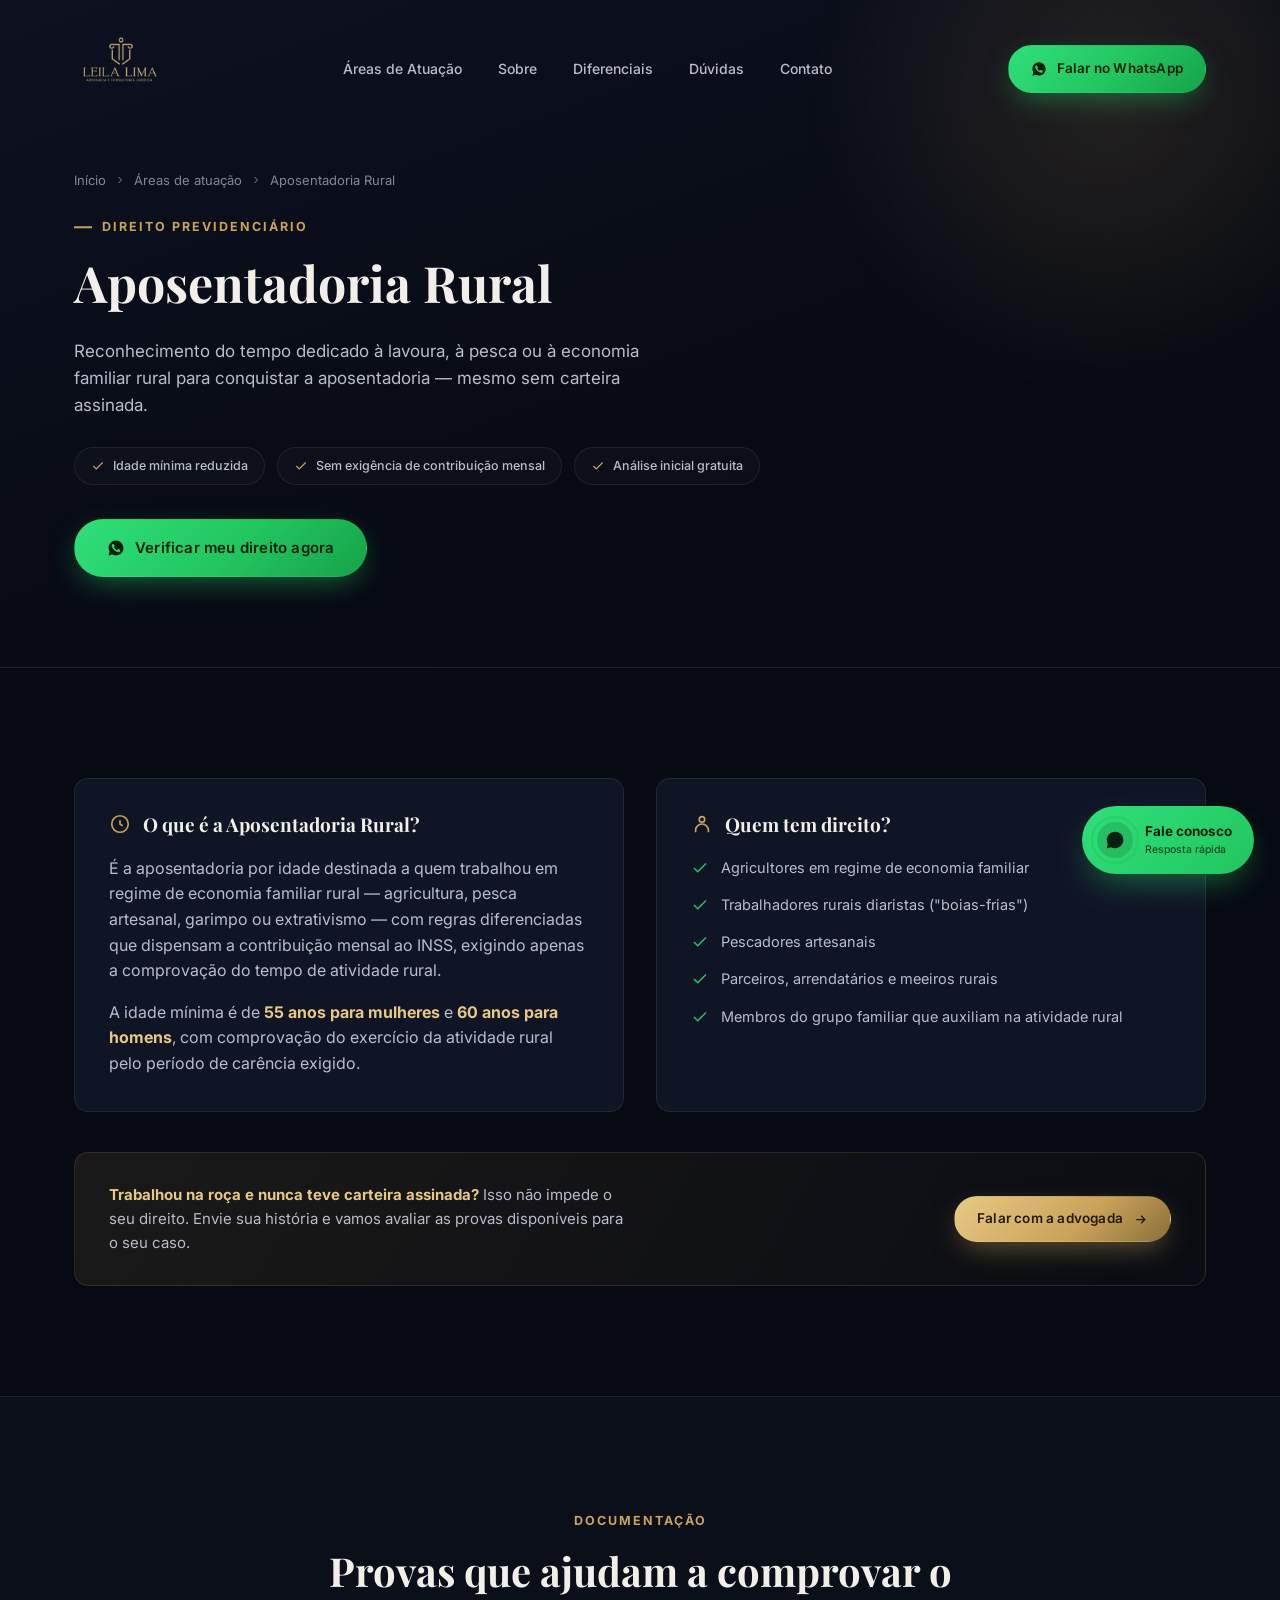
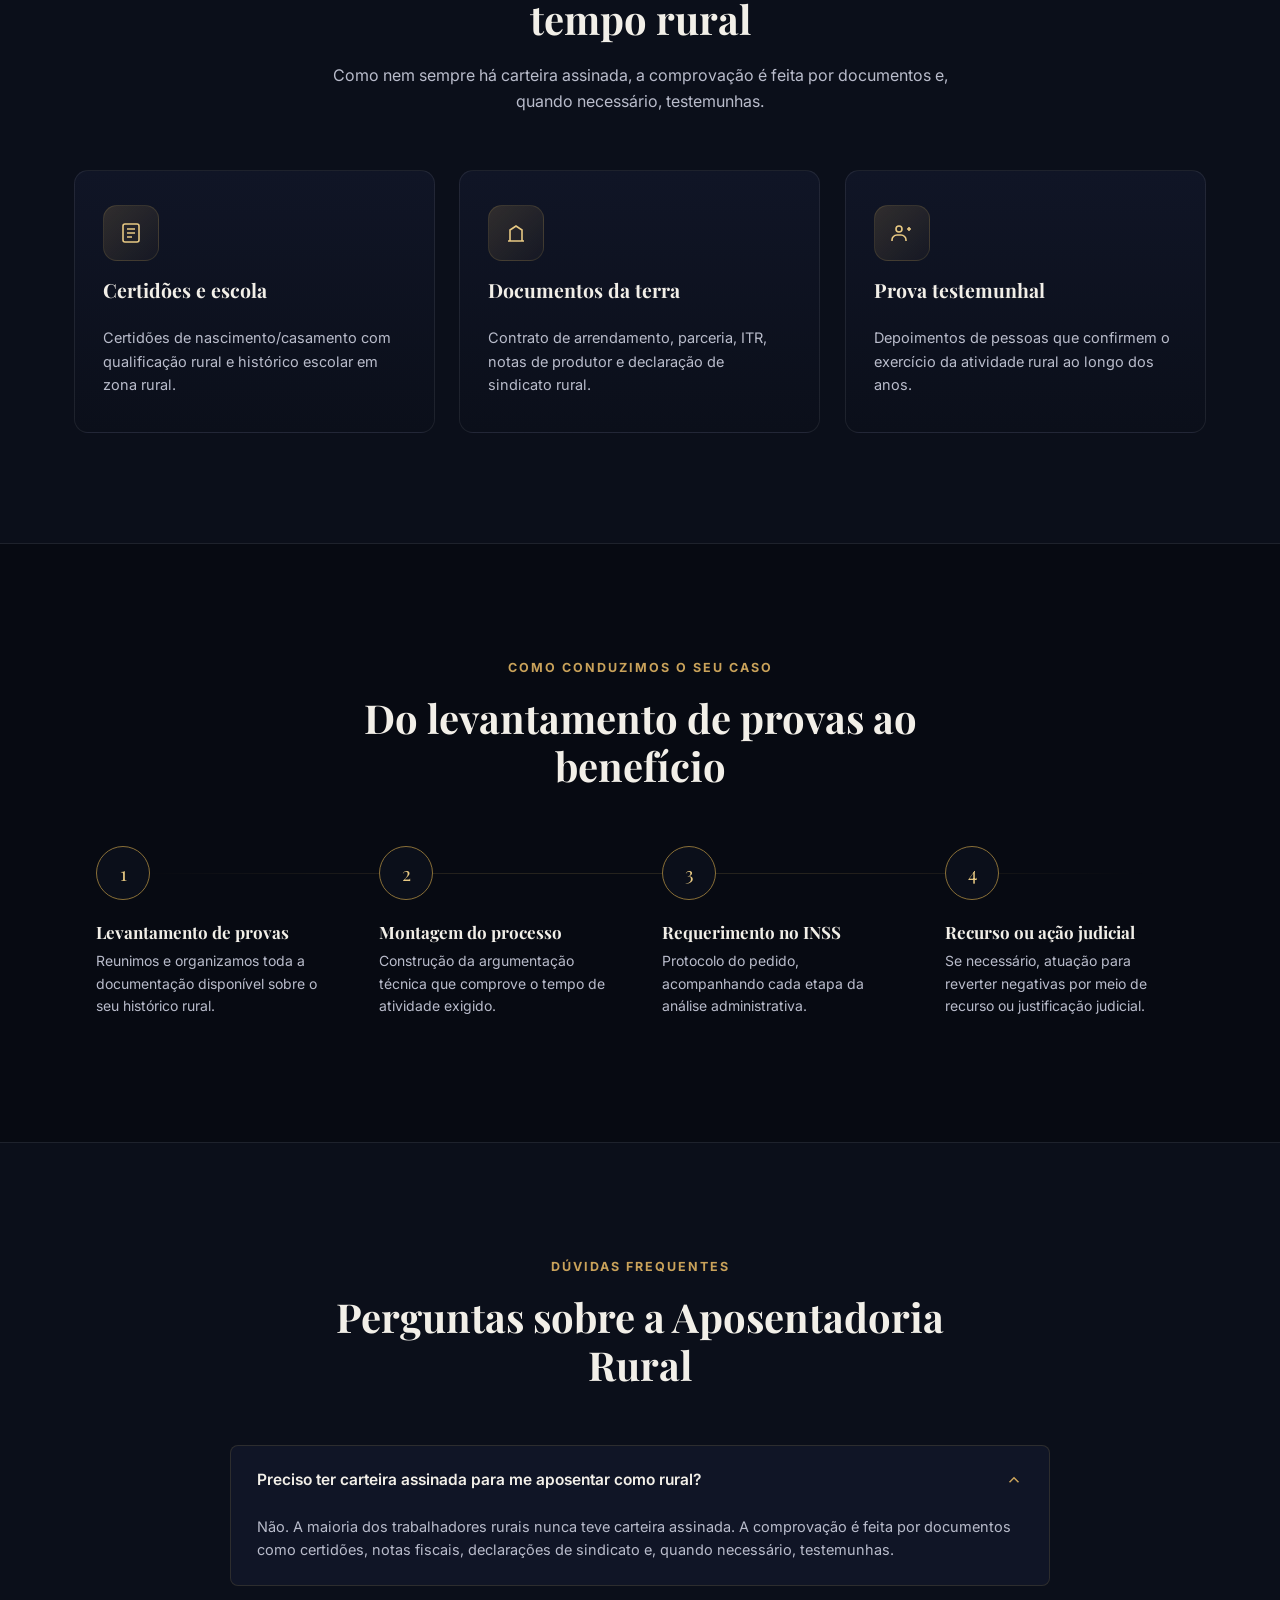
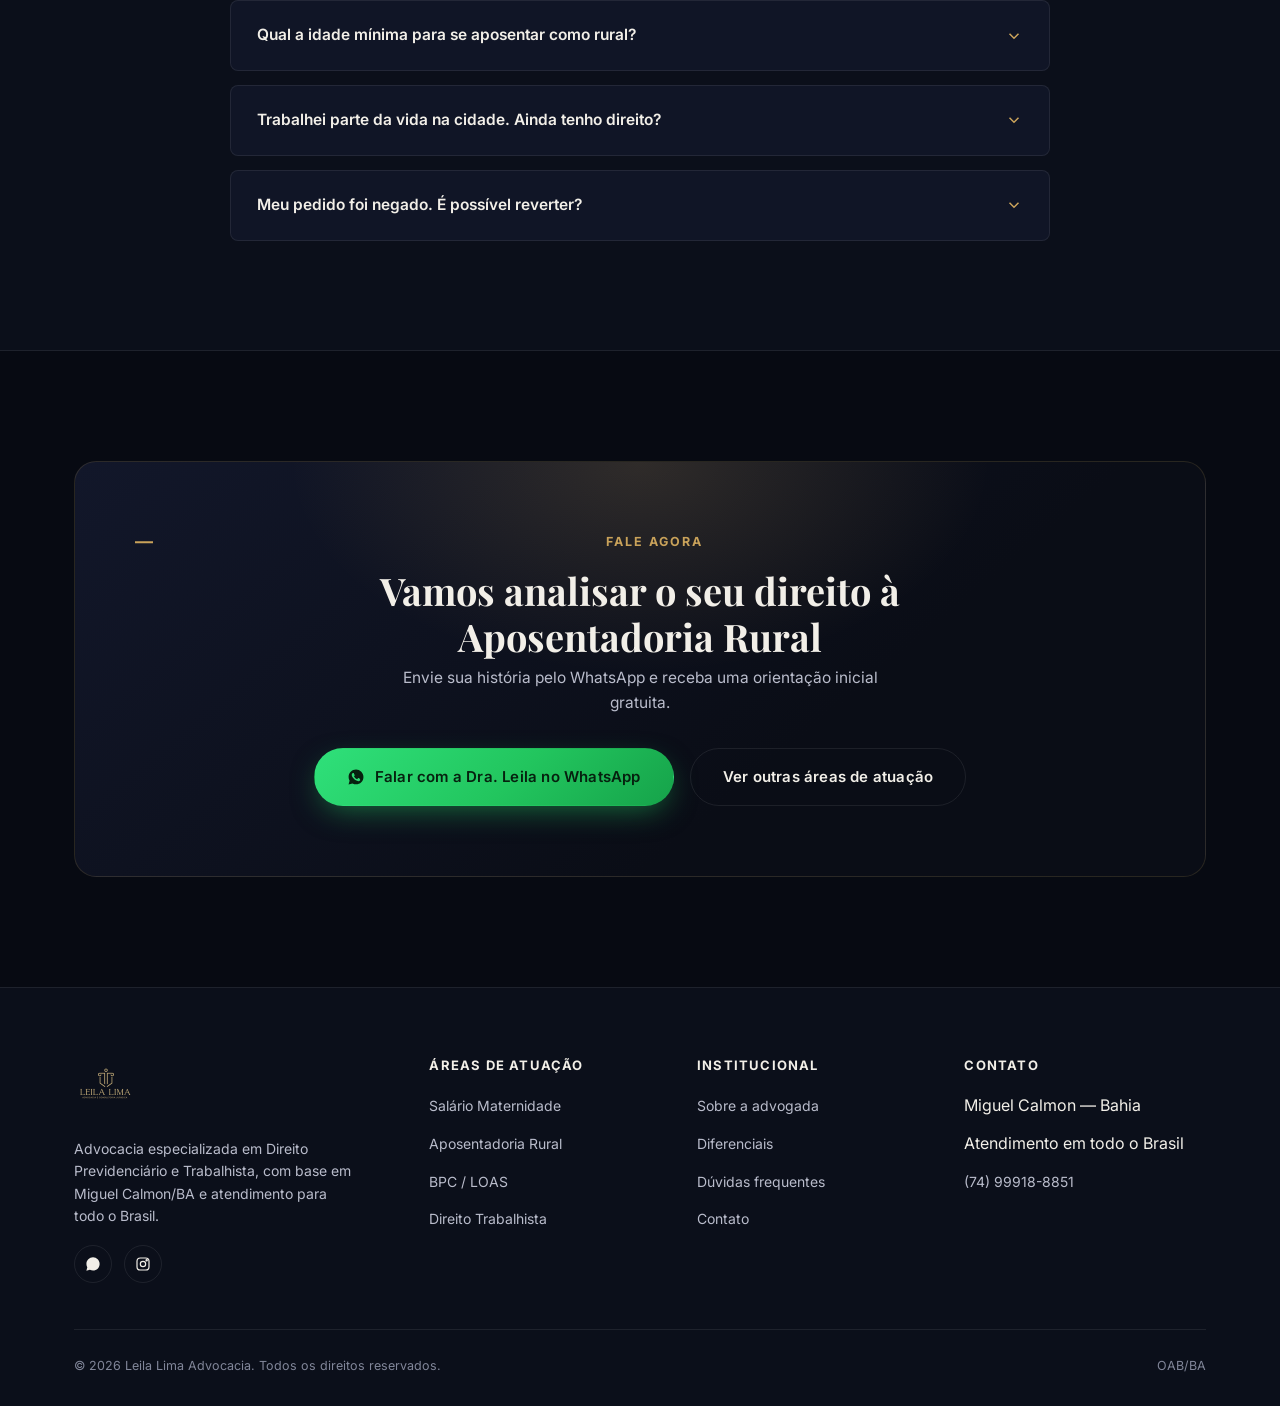
==== aposentadoria-rural.html @ 5c7890c7 "Initial commit: site institucional Leila Lima Advocacia Site estático com página inicial (banner em " ====
<!doctype html>
<html lang="pt-BR">
<head>
<meta charset="UTF-8">
<meta name="viewport" content="width=device-width, initial-scale=1.0">
<title>Aposentadoria Rural | Leila Lima Advocacia</title>
<meta name="description" content="Entenda as regras da Aposentadoria Rural, os documentos necessários e como a Dra. Leila Lima pode ajudar você a conquistar esse direito.">
<link rel="preconnect" href="https://fonts.googleapis.com">
<link rel="stylesheet" href="assets/css/style.css">
</head>
<body>

<header class="site-header">
  <div class="container">
    <a href="index.html" class="brand">
      <img src="assets/img/logo.png" alt="Leila Lima Advocacia e Consultoria Jurídica" class="brand-logo" onerror="this.style.display='none';this.nextElementSibling.style.display='flex'">
      <span class="brand-fallback" style="display:none">
        <span class="mark">LL</span>
        <span>Leila Lima<small>Advocacia Especializada</small></span>
      </span>
    </a>
    <nav class="main-nav">
      <a href="index.html#areas">Áreas de Atuação</a>
      <a href="index.html#sobre">Sobre</a>
      <a href="index.html#diferenciais">Diferenciais</a>
      <a href="index.html#faq">Dúvidas</a>
      <a href="index.html#contato">Contato</a>
    </nav>
    <div class="header-actions">
      <a href="https://wa.me/5574999188851?text=Ol%C3%A1%2C%20Dra.%20Leila%21%20Tenho%20d%C3%BAvidas%20sobre%20a%20Aposentadoria%20Rural." target="_blank" rel="noopener" class="btn btn-whatsapp btn-sm">
        <svg width="16" height="16" viewBox="0 0 24 24" fill="currentColor"><path d="M12.04 2C6.58 2 2.13 6.45 2.13 11.91c0 1.75.46 3.46 1.32 4.96L2.05 22l5.25-1.38a9.9 9.9 0 0 0 4.74 1.21h.01c5.46 0 9.9-4.45 9.9-9.9 0-2.65-1.03-5.14-2.9-7.01A9.82 9.82 0 0 0 12.04 2zm5.8 14.14c-.24.68-1.4 1.32-1.93 1.4-.5.08-1.12.11-1.8-.11-.42-.13-.96-.31-1.65-.6-2.9-1.25-4.79-4.16-4.94-4.35-.14-.19-1.18-1.57-1.18-3 0-1.42.75-2.13 1.02-2.42.26-.29.57-.36.76-.36.19 0 .38 0 .55.01.18.01.41-.07.64.49.24.58.81 2 .88 2.15.07.15.12.32.02.51-.09.19-.14.31-.28.48-.14.17-.29.37-.42.5-.14.14-.28.29-.12.57.16.28.71 1.17 1.52 1.9 1.05.94 1.93 1.23 2.21 1.37.28.14.44.12.6-.07.16-.19.68-.79.87-1.06.18-.28.36-.23.6-.14.24.09 1.55.73 1.82.86.26.14.44.2.5.32.06.12.06.68-.18 1.35z"/></svg>
        Falar no WhatsApp
      </a>
    </div>
    <button class="nav-toggle" aria-label="Abrir menu"><span></span><span></span><span></span></button>
  </div>
</header>

<div class="mobile-nav">
  <button class="close-btn" aria-label="Fechar menu">✕</button>
  <a href="index.html#areas">Áreas de Atuação</a>
  <a href="index.html#sobre">Sobre</a>
  <a href="index.html#diferenciais">Diferenciais</a>
  <a href="index.html#faq">Dúvidas</a>
  <a href="index.html#contato">Contato</a>
</div>

<section class="page-hero">
  <div class="container">
    <div class="breadcrumb" data-reveal="fade">
      <a href="index.html">Início</a>
      <svg width="12" height="12" viewBox="0 0 24 24" fill="none" stroke="currentColor" stroke-width="2"><path d="M9 6l6 6-6 6"/></svg>
      <a href="index.html#areas">Áreas de atuação</a>
      <svg width="12" height="12" viewBox="0 0 24 24" fill="none" stroke="currentColor" stroke-width="2"><path d="M9 6l6 6-6 6"/></svg>
      <span>Aposentadoria Rural</span>
    </div>
    <span class="sec-eyebrow" data-reveal="up">Direito Previdenciário</span>
    <h1 data-reveal="up" style="transition-delay:.08s">Aposentadoria Rural</h1>
    <p class="lead" data-reveal="up" style="transition-delay:.16s">
      Reconhecimento do tempo dedicado à lavoura, à pesca ou à economia familiar rural para
      conquistar a aposentadoria — mesmo sem carteira assinada.
    </p>
    <div class="page-hero-badges" data-reveal="up" style="transition-delay:.24s">
      <span class="badge"><svg width="14" height="14" viewBox="0 0 24 24" fill="none" stroke="currentColor" stroke-width="2"><path d="M20 6L9 17l-5-5"/></svg> Idade mínima reduzida</span>
      <span class="badge"><svg width="14" height="14" viewBox="0 0 24 24" fill="none" stroke="currentColor" stroke-width="2"><path d="M20 6L9 17l-5-5"/></svg> Sem exigência de contribuição mensal</span>
      <span class="badge"><svg width="14" height="14" viewBox="0 0 24 24" fill="none" stroke="currentColor" stroke-width="2"><path d="M20 6L9 17l-5-5"/></svg> Análise inicial gratuita</span>
    </div>
    <div class="hero-cta" data-reveal="up" style="margin-top:34px;margin-bottom:0;transition-delay:.3s">
      <a href="https://wa.me/5574999188851?text=Ol%C3%A1%2C%20Dra.%20Leila%21%20Quero%20saber%20se%20tenho%20direito%20%C3%A0%20Aposentadoria%20Rural." target="_blank" rel="noopener" class="btn btn-whatsapp">
        <svg width="18" height="18" viewBox="0 0 24 24" fill="currentColor"><path d="M12.04 2C6.58 2 2.13 6.45 2.13 11.91c0 1.75.46 3.46 1.32 4.96L2.05 22l5.25-1.38a9.9 9.9 0 0 0 4.74 1.21h.01c5.46 0 9.9-4.45 9.9-9.9 0-2.65-1.03-5.14-2.9-7.01A9.82 9.82 0 0 0 12.04 2zm5.8 14.14c-.24.68-1.4 1.32-1.93 1.4-.5.08-1.12.11-1.8-.11-.42-.13-.96-.31-1.65-.6-2.9-1.25-4.79-4.16-4.94-4.35-.14-.19-1.18-1.57-1.18-3 0-1.42.75-2.13 1.02-2.42.26-.29.57-.36.76-.36.19 0 .38 0 .55.01.18.01.41-.07.64.49.24.58.81 2 .88 2.15.07.15.12.32.02.51-.09.19-.14.31-.28.48-.14.17-.29.37-.42.5-.14.14-.28.29-.12.57.16.28.71 1.17 1.52 1.9 1.05.94 1.93 1.23 2.21 1.37.28.14.44.12.6-.07.16-.19.68-.79.87-1.06.18-.28.36-.23.6-.14.24.09 1.55.73 1.82.86.26.14.44.2.5.32.06.12.06.68-.18 1.35z"/></svg>
        Verificar meu direito agora
      </a>
    </div>
  </div>
</section>

<section class="section">
  <div class="container">
    <div class="two-col stagger">
      <div class="info-card" data-reveal="left">
        <h3>
          <svg width="22" height="22" viewBox="0 0 24 24" fill="none" stroke="currentColor" stroke-width="1.8"><circle cx="12" cy="12" r="9"/><path d="M12 8v4l3 2"/></svg>
          O que é a Aposentadoria Rural?
        </h3>
        <p>É a aposentadoria por idade destinada a quem trabalhou em regime de economia familiar
        rural — agricultura, pesca artesanal, garimpo ou extrativismo — com regras diferenciadas
        que dispensam a contribuição mensal ao INSS, exigindo apenas a comprovação do tempo de atividade rural.</p>
        <p style="margin-bottom:0">A idade mínima é de <strong style="color:var(--gold-light)">55 anos para mulheres</strong>
        e <strong style="color:var(--gold-light)">60 anos para homens</strong>, com comprovação do exercício da
        atividade rural pelo período de carência exigido.</p>
      </div>

      <div class="info-card" data-reveal="right">
        <h3>
          <svg width="22" height="22" viewBox="0 0 24 24" fill="none" stroke="currentColor" stroke-width="1.8"><circle cx="12" cy="7" r="3"/><path d="M5 21v-2a7 7 0 0 1 14 0v2"/></svg>
          Quem tem direito?
        </h3>
        <ul class="check-list">
          <li><svg width="18" height="18" viewBox="0 0 24 24" fill="none" stroke="currentColor" stroke-width="2"><path d="M20 6L9 17l-5-5"/></svg> Agricultores em regime de economia familiar</li>
          <li><svg width="18" height="18" viewBox="0 0 24 24" fill="none" stroke="currentColor" stroke-width="2"><path d="M20 6L9 17l-5-5"/></svg> Trabalhadores rurais diaristas ("boias-frias")</li>
          <li><svg width="18" height="18" viewBox="0 0 24 24" fill="none" stroke="currentColor" stroke-width="2"><path d="M20 6L9 17l-5-5"/></svg> Pescadores artesanais</li>
          <li><svg width="18" height="18" viewBox="0 0 24 24" fill="none" stroke="currentColor" stroke-width="2"><path d="M20 6L9 17l-5-5"/></svg> Parceiros, arrendatários e meeiros rurais</li>
          <li><svg width="18" height="18" viewBox="0 0 24 24" fill="none" stroke="currentColor" stroke-width="2"><path d="M20 6L9 17l-5-5"/></svg> Membros do grupo familiar que auxiliam na atividade rural</li>
        </ul>
      </div>
    </div>

    <div class="value-callout" data-reveal="up">
      <p><strong>Trabalhou na roça e nunca teve carteira assinada?</strong> Isso não impede o seu
      direito. Envie sua história e vamos avaliar as provas disponíveis para o seu caso.</p>
      <a href="https://wa.me/5574999188851?text=Ol%C3%A1%2C%20Dra.%20Leila%21%20Quero%20saber%20se%20tenho%20direito%20%C3%A0%20Aposentadoria%20Rural." target="_blank" rel="noopener" class="btn btn-gold btn-sm">
        Falar com a advogada
        <svg width="15" height="15" viewBox="0 0 24 24" fill="none" stroke="currentColor" stroke-width="2"><path d="M5 12h14M13 6l6 6-6 6"/></svg>
      </a>
    </div>
  </div>
</section>

<section class="section section-alt">
  <div class="container">
    <div class="sec-head center" data-reveal="up">
      <span class="sec-eyebrow">Documentação</span>
      <h2>Provas que ajudam a comprovar o tempo rural</h2>
      <p>Como nem sempre há carteira assinada, a comprovação é feita por documentos e, quando necessário, testemunhas.</p>
    </div>
    <div class="areas-grid stagger" style="grid-template-columns:repeat(3,1fr)">
      <div class="area-card" data-reveal="up" style="cursor:default">
        <div class="area-icon"><svg width="24" height="24" viewBox="0 0 24 24" fill="none" stroke="currentColor" stroke-width="1.6"><rect x="4" y="3" width="16" height="18" rx="2"/><path d="M8 8h8M8 12h8M8 16h5"/></svg></div>
        <h3>Certidões e escola</h3>
        <p>Certidões de nascimento/casamento com qualificação rural e histórico escolar em zona rural.</p>
      </div>
      <div class="area-card" data-reveal="up" style="cursor:default">
        <div class="area-icon"><svg width="24" height="24" viewBox="0 0 24 24" fill="none" stroke="currentColor" stroke-width="1.6"><path d="M4 20h16M6 20V9l6-4 6 4v11"/></svg></div>
        <h3>Documentos da terra</h3>
        <p>Contrato de arrendamento, parceria, ITR, notas de produtor e declaração de sindicato rural.</p>
      </div>
      <div class="area-card" data-reveal="up" style="cursor:default">
        <div class="area-icon"><svg width="24" height="24" viewBox="0 0 24 24" fill="none" stroke="currentColor" stroke-width="1.6"><circle cx="9" cy="8" r="3"/><path d="M2 20v-1a5 5 0 0 1 5-5h4a5 5 0 0 1 5 5v1"/><path d="M17 8h4M19 6v4"/></svg></div>
        <h3>Prova testemunhal</h3>
        <p>Depoimentos de pessoas que confirmem o exercício da atividade rural ao longo dos anos.</p>
      </div>
    </div>
  </div>
</section>

<section class="section">
  <div class="container">
    <div class="sec-head center" data-reveal="up">
      <span class="sec-eyebrow">Como conduzimos o seu caso</span>
      <h2>Do levantamento de provas ao benefício</h2>
    </div>
    <div class="steps stagger">
      <div class="step" data-reveal="up">
        <div class="step-num">1</div>
        <h3>Levantamento de provas</h3>
        <p>Reunimos e organizamos toda a documentação disponível sobre o seu histórico rural.</p>
      </div>
      <div class="step" data-reveal="up">
        <div class="step-num">2</div>
        <h3>Montagem do processo</h3>
        <p>Construção da argumentação técnica que comprove o tempo de atividade exigido.</p>
      </div>
      <div class="step" data-reveal="up">
        <div class="step-num">3</div>
        <h3>Requerimento no INSS</h3>
        <p>Protocolo do pedido, acompanhando cada etapa da análise administrativa.</p>
      </div>
      <div class="step" data-reveal="up">
        <div class="step-num">4</div>
        <h3>Recurso ou ação judicial</h3>
        <p>Se necessário, atuação para reverter negativas por meio de recurso ou justificação judicial.</p>
      </div>
    </div>
  </div>
</section>

<section class="section section-alt" id="faq">
  <div class="container">
    <div class="sec-head center" data-reveal="up">
      <span class="sec-eyebrow">Dúvidas frequentes</span>
      <h2>Perguntas sobre a Aposentadoria Rural</h2>
    </div>
    <div class="faq-list" data-reveal="up">
      <div class="faq-item active">
        <div class="faq-question">Preciso ter carteira assinada para me aposentar como rural?
          <svg width="18" height="18" viewBox="0 0 24 24" fill="none" stroke="currentColor" stroke-width="2"><path d="M6 9l6 6 6-6"/></svg>
        </div>
        <div class="faq-answer" style="max-height:200px"><div class="faq-answer-inner">Não. A maioria dos trabalhadores rurais nunca teve carteira assinada. A comprovação é feita por documentos como certidões, notas fiscais, declarações de sindicato e, quando necessário, testemunhas.</div></div>
      </div>
      <div class="faq-item">
        <div class="faq-question">Qual a idade mínima para se aposentar como rural?
          <svg width="18" height="18" viewBox="0 0 24 24" fill="none" stroke="currentColor" stroke-width="2"><path d="M6 9l6 6 6-6"/></svg>
        </div>
        <div class="faq-answer"><div class="faq-answer-inner">55 anos para mulheres e 60 anos para homens, desde que comprovado o exercício da atividade rural pelo período de carência exigido em lei.</div></div>
      </div>
      <div class="faq-item">
        <div class="faq-question">Trabalhei parte da vida na cidade. Ainda tenho direito?
          <svg width="18" height="18" viewBox="0 0 24 24" fill="none" stroke="currentColor" stroke-width="2"><path d="M6 9l6 6 6-6"/></svg>
        </div>
        <div class="faq-answer"><div class="faq-answer-inner">Depende do tempo trabalhado em cada regime. É possível que o seu caso se enquadre em outras modalidades de aposentadoria, com mescla de tempo urbano e rural. A análise individual é essencial.</div></div>
      </div>
      <div class="faq-item">
        <div class="faq-question">Meu pedido foi negado. É possível reverter?
          <svg width="18" height="18" viewBox="0 0 24 24" fill="none" stroke="currentColor" stroke-width="2"><path d="M6 9l6 6 6-6"/></svg>
        </div>
        <div class="faq-answer"><div class="faq-answer-inner">Sim, em muitos casos a negativa ocorre por falta de provas apresentadas corretamente. É possível recorrer administrativamente ou buscar a via judicial, reunindo novas provas e testemunhas.</div></div>
      </div>
    </div>
  </div>
</section>

<section class="section">
  <div class="container">
    <div class="cta-final" data-reveal="scale">
      <span class="sec-eyebrow center" style="display:block;text-align:center">Fale agora</span>
      <h2>Vamos analisar o seu direito à Aposentadoria Rural</h2>
      <p>Envie sua história pelo WhatsApp e receba uma orientação inicial gratuita.</p>
      <div class="btn-row">
        <a href="https://wa.me/5574999188851?text=Ol%C3%A1%2C%20Dra.%20Leila%21%20Quero%20saber%20se%20tenho%20direito%20%C3%A0%20Aposentadoria%20Rural." target="_blank" rel="noopener" class="btn btn-whatsapp">
          <svg width="18" height="18" viewBox="0 0 24 24" fill="currentColor"><path d="M12.04 2C6.58 2 2.13 6.45 2.13 11.91c0 1.75.46 3.46 1.32 4.96L2.05 22l5.25-1.38a9.9 9.9 0 0 0 4.74 1.21h.01c5.46 0 9.9-4.45 9.9-9.9 0-2.65-1.03-5.14-2.9-7.01A9.82 9.82 0 0 0 12.04 2zm5.8 14.14c-.24.68-1.4 1.32-1.93 1.4-.5.08-1.12.11-1.8-.11-.42-.13-.96-.31-1.65-.6-2.9-1.25-4.79-4.16-4.94-4.35-.14-.19-1.18-1.57-1.18-3 0-1.42.75-2.13 1.02-2.42.26-.29.57-.36.76-.36.19 0 .38 0 .55.01.18.01.41-.07.64.49.24.58.81 2 .88 2.15.07.15.12.32.02.51-.09.19-.14.31-.28.48-.14.17-.29.37-.42.5-.14.14-.28.29-.12.57.16.28.71 1.17 1.52 1.9 1.05.94 1.93 1.23 2.21 1.37.28.14.44.12.6-.07.16-.19.68-.79.87-1.06.18-.28.36-.23.6-.14.24.09 1.55.73 1.82.86.26.14.44.2.5.32.06.12.06.68-.18 1.35z"/></svg>
          Falar com a Dra. Leila no WhatsApp
        </a>
        <a href="index.html#areas" class="btn btn-outline">Ver outras áreas de atuação</a>
      </div>
    </div>
  </div>
</section>

<footer class="site-footer">
  <div class="container">
    <div class="footer-grid">
      <div class="footer-brand">
        <a href="index.html" class="brand"><img src="assets/img/logo.png" alt="Leila Lima Advocacia e Consultoria Jurídica" class="brand-logo" onerror="this.style.display='none';this.nextElementSibling.style.display='flex'"><span class="brand-fallback" style="display:none"><span class="mark">LL</span><span>Leila Lima<small>Advocacia Especializada</small></span></span></a>
        <p>Advocacia especializada em Direito Previdenciário e Trabalhista, com base em Miguel Calmon/BA e atendimento para todo o Brasil.</p>
        <div class="footer-social">
          <a href="https://wa.me/5574999188851" target="_blank" rel="noopener" aria-label="WhatsApp">
            <svg width="16" height="16" viewBox="0 0 24 24" fill="currentColor"><path d="M12.04 2C6.58 2 2.13 6.45 2.13 11.91c0 1.75.46 3.46 1.32 4.96L2.05 22l5.25-1.38a9.9 9.9 0 0 0 4.74 1.21h.01c5.46 0 9.9-4.45 9.9-9.9 0-2.65-1.03-5.14-2.9-7.01A9.82 9.82 0 0 0 12.04 2z"/></svg>
          </a>
          <a href="#" aria-label="Instagram">
            <svg width="16" height="16" viewBox="0 0 24 24" fill="none" stroke="currentColor" stroke-width="1.8"><rect x="3" y="3" width="18" height="18" rx="5"/><circle cx="12" cy="12" r="4"/><circle cx="17.5" cy="6.5" r="1"/></svg>
          </a>
        </div>
      </div>
      <div class="footer-col">
        <h4>Áreas de atuação</h4>
        <ul>
          <li><a href="salario-maternidade.html">Salário Maternidade</a></li>
          <li><a href="aposentadoria-rural.html">Aposentadoria Rural</a></li>
          <li><a href="bpc-loas.html">BPC / LOAS</a></li>
          <li><a href="direito-trabalhista.html">Direito Trabalhista</a></li>
        </ul>
      </div>
      <div class="footer-col">
        <h4>Institucional</h4>
        <ul>
          <li><a href="index.html#sobre">Sobre a advogada</a></li>
          <li><a href="index.html#diferenciais">Diferenciais</a></li>
          <li><a href="index.html#faq">Dúvidas frequentes</a></li>
          <li><a href="index.html#contato">Contato</a></li>
        </ul>
      </div>
      <div class="footer-col">
        <h4>Contato</h4>
        <ul>
          <li>Miguel Calmon — Bahia</li>
          <li>Atendimento em todo o Brasil</li>
          <li><a href="https://wa.me/5574999188851" target="_blank" rel="noopener">(74) 99918-8851</a></li>
        </ul>
      </div>
    </div>
    <div class="footer-bottom">
      <span>© 2026 Leila Lima Advocacia. Todos os direitos reservados.</span>
      <span>OAB/BA</span>
    </div>
  </div>
</footer>

<a href="https://wa.me/5574999188851?text=Ol%C3%A1%2C%20Dra.%20Leila%21%20Tenho%20d%C3%BAvidas%20sobre%20a%20Aposentadoria%20Rural." target="_blank" rel="noopener" class="whatsapp-float">
  <span class="wa-icon-wrap">
    <svg width="20" height="20" viewBox="0 0 24 24" fill="#06210f"><path d="M12.04 2C6.58 2 2.13 6.45 2.13 11.91c0 1.75.46 3.46 1.32 4.96L2.05 22l5.25-1.38a9.9 9.9 0 0 0 4.74 1.21h.01c5.46 0 9.9-4.45 9.9-9.9 0-2.65-1.03-5.14-2.9-7.01A9.82 9.82 0 0 0 12.04 2z"/></svg>
  </span>
  <span>Fale conosco<span class="wa-sub">Resposta rápida</span></span>
</a>

<script src="assets/js/main.js"></script>
</body>
</html>
---- assets/css/style.css ----
/* =========================================================
   Leila Lima Advocacia — estilos globais
   ========================================================= */

@import url('https://fonts.googleapis.com/css2?family=Playfair+Display:wght@500;600;700;800&family=Inter:wght@300;400;500;600;700&display=swap');

:root{
  --bg-0:#070a12;
  --bg-1:#0b0f1a;
  --bg-2:#101526;
  --bg-3:#161c33;
  --line:rgba(201,166,90,0.16);
  --line-soft:rgba(255,255,255,0.08);
  --gold:#c9a25a;
  --gold-light:#e8c983;
  --gold-dim:#8a7038;
  --text:#f2efe8;
  --text-dim:#b9bccb;
  --text-mute:#818699;
  --wa:#22c55e;
  --wa-dark:#16a34a;
  --radius:14px;
  --radius-sm:8px;
  --shadow:0 20px 50px -20px rgba(0,0,0,0.6);
  --ease:cubic-bezier(.22,1,.36,1);
}

*,*::before,*::after{box-sizing:border-box;}
html{scroll-behavior:smooth;}
body{
  margin:0;
  background:var(--bg-0);
  color:var(--text);
  font-family:'Inter',system-ui,-apple-system,sans-serif;
  font-weight:400;
  line-height:1.6;
  -webkit-font-smoothing:antialiased;
  overflow-x:hidden;
}
img{max-width:100%;display:block;}
a{color:inherit;text-decoration:none;}
ul{list-style:none;margin:0;padding:0;}
h1,h2,h3,h4{
  font-family:'Playfair Display',serif;
  font-weight:700;
  line-height:1.2;
  margin:0 0 .5em;
  color:var(--text);
}
p{margin:0 0 1em;color:var(--text-dim);}
.container{
  width:100%;
  max-width:1180px;
  margin:0 auto;
  padding:0 24px;
}
section{position:relative;}
::selection{background:var(--gold);color:#0b0f1a;}

/* subtle background texture */
body::before{
  content:"";
  position:fixed;
  inset:0;
  pointer-events:none;
  z-index:0;
  background:
    radial-gradient(ellipse 900px 500px at 12% -5%, rgba(201,162,90,0.07), transparent 60%),
    radial-gradient(ellipse 700px 500px at 100% 20%, rgba(201,162,90,0.05), transparent 60%);
}

/* =================== BUTTONS =================== */
.btn{
  position:relative;
  display:inline-flex;
  align-items:center;
  gap:10px;
  padding:16px 32px;
  border-radius:999px;
  font-family:'Inter',sans-serif;
  font-weight:600;
  font-size:15px;
  letter-spacing:.2px;
  border:1px solid transparent;
  cursor:pointer;
  overflow:hidden;
  transition:transform .35s var(--ease), box-shadow .35s var(--ease), background .35s var(--ease), border-color .35s var(--ease);
  isolation:isolate;
}
.btn::before{
  content:"";
  position:absolute;
  inset:0;
  z-index:-1;
  transform:translateX(-115%) skewX(-15deg);
  transition:transform .6s var(--ease);
}
.btn:hover::before{transform:translateX(115%) skewX(-15deg);}
.btn:active{transform:scale(.97);}
.btn svg{flex:0 0 auto;transition:transform .35s var(--ease);}
.btn:hover svg{transform:translateX(3px);}

.btn-gold{
  background:linear-gradient(135deg,var(--gold-light),var(--gold) 60%,var(--gold-dim));
  color:#241a06;
  box-shadow:0 10px 30px -8px rgba(201,162,90,.55);
}
.btn-gold::before{background:linear-gradient(120deg,transparent,rgba(255,255,255,.55),transparent);}
.btn-gold:hover{transform:translateY(-3px);box-shadow:0 16px 40px -10px rgba(201,162,90,.7);}

.btn-whatsapp{
  background:linear-gradient(135deg,#2fe07a,var(--wa) 55%,var(--wa-dark));
  color:#06210f;
  box-shadow:0 10px 30px -8px rgba(34,197,94,.55);
}
.btn-whatsapp::before{background:linear-gradient(120deg,transparent,rgba(255,255,255,.5),transparent);}
.btn-whatsapp:hover{transform:translateY(-3px);box-shadow:0 16px 40px -10px rgba(34,197,94,.7);}

.btn-outline{
  background:transparent;
  color:var(--text);
  border-color:var(--line-soft);
}
.btn-outline::before{background:rgba(255,255,255,0.06);}
.btn-outline:hover{border-color:var(--gold);color:var(--gold-light);transform:translateY(-3px);}

.btn-sm{padding:11px 22px;font-size:13.5px;}
.btn-block{width:100%;justify-content:center;}

/* =================== HEADER =================== */
.site-header{
  position:fixed;
  top:0;left:0;right:0;
  z-index:1000;
  padding:22px 0;
  transition:padding .4s var(--ease), background .4s var(--ease), box-shadow .4s var(--ease), border-color .4s var(--ease);
  border-bottom:1px solid transparent;
}
.site-header.scrolled{
  padding:12px 0;
  background:rgba(7,10,18,0.86);
  backdrop-filter:blur(14px) saturate(140%);
  -webkit-backdrop-filter:blur(14px) saturate(140%);
  border-bottom:1px solid var(--line);
  box-shadow:0 10px 30px -15px rgba(0,0,0,.6);
}
.site-header .container{
  display:flex;
  align-items:center;
  justify-content:space-between;
  gap:24px;
}
.brand{
  display:flex;
  align-items:center;
  gap:12px;
  font-family:'Playfair Display',serif;
  font-size:20px;
  letter-spacing:.3px;
  color:var(--text);
}
.brand .mark{
  width:42px;height:42px;
  border-radius:50%;
  border:1.5px solid var(--gold);
  display:flex;align-items:center;justify-content:center;
  font-size:16px;font-weight:700;color:var(--gold-light);
  flex:0 0 auto;
  background:radial-gradient(circle at 30% 20%, rgba(201,162,90,.25), transparent 70%);
}
.brand small{
  display:block;
  font-family:'Inter',sans-serif;
  font-size:10.5px;
  font-weight:500;
  letter-spacing:1.6px;
  text-transform:uppercase;
  color:var(--gold-dim);
  margin-top:2px;
}
.brand-logo{
  height:94px;
  width:auto;
  display:block;
  transition:height .4s var(--ease);
}
.site-header.scrolled .brand-logo{height:70px;}
.brand-fallback{display:flex;align-items:center;gap:12px;}
.main-nav{display:flex;align-items:center;gap:36px;}
.main-nav a{
  font-size:14px;
  font-weight:500;
  color:var(--text-dim);
  position:relative;
  padding:4px 0;
  transition:color .3s;
}
.main-nav a::after{
  content:"";
  position:absolute;left:0;bottom:-2px;
  width:0;height:1px;
  background:var(--gold);
  transition:width .35s var(--ease);
}
.main-nav a:hover{color:var(--text);}
.main-nav a:hover::after{width:100%;}
.header-actions{display:flex;align-items:center;gap:18px;}
.header-actions .btn{padding:12px 22px;font-size:13.5px;}

.nav-toggle{
  display:none;
  width:42px;height:42px;
  border-radius:50%;
  border:1px solid var(--line-soft);
  background:rgba(255,255,255,.03);
  align-items:center;justify-content:center;
  flex-direction:column;gap:5px;
  cursor:pointer;
}
.nav-toggle span{width:18px;height:1.5px;background:var(--text);transition:.35s;}
.nav-toggle.active span:nth-child(1){transform:translateY(6.5px) rotate(45deg);}
.nav-toggle.active span:nth-child(2){opacity:0;}
.nav-toggle.active span:nth-child(3){transform:translateY(-6.5px) rotate(-45deg);}

/* =================== HERO (video) =================== */
.hero{
  position:relative;
  min-height:100vh;
  display:flex;
  align-items:center;
  overflow:hidden;
  background:var(--bg-0);
}
.hero-bg-fallback{
  position:absolute;inset:0;
  background:
    radial-gradient(ellipse 60% 50% at 20% 20%, rgba(201,162,90,.16), transparent 60%),
    radial-gradient(ellipse 50% 60% at 85% 75%, rgba(201,162,90,.10), transparent 60%),
    linear-gradient(160deg,#0b0f1c,#070a12 60%,#0a0d16);
  background-size:200% 200%;
  animation:drift 22s ease-in-out infinite;
}
@keyframes drift{
  0%,100%{background-position:0% 0%;}
  50%{background-position:100% 100%;}
}
.hero-video{
  position:absolute;inset:0;
  width:100%;height:100%;
  object-fit:cover;
  opacity:0;
  transition:opacity 1.2s var(--ease);
}
.hero-video.loaded{opacity:1;}
.hero-overlay{
  position:absolute;inset:0;
  background:
    linear-gradient(180deg, rgba(6,8,14,.55) 0%, rgba(6,8,14,.55) 35%, rgba(6,8,14,.88) 100%),
    linear-gradient(90deg, rgba(5,7,12,.85) 0%, rgba(5,7,12,.35) 55%, rgba(5,7,12,.75) 100%);
}
.hero-content{position:relative;z-index:2;width:100%;padding-top:110px;padding-bottom:0;}
.hero-grid{
  display:grid;
  grid-template-columns:1.15fr .85fr;
  align-items:flex-start;
  gap:12px;
}
.hero-text{padding-bottom:56px;}
.hero-portrait{
  position:relative;
  display:flex;
  justify-content:center;
  margin-top:14px;
  pointer-events:none;
}
.hero-portrait::before{
  content:"";
  position:absolute;
  left:50%;top:8%;
  transform:translateX(-50%);
  width:88%;height:84%;
  background:radial-gradient(ellipse 60% 55% at 50% 40%, rgba(201,162,90,.32), transparent 72%);
  filter:blur(30px);
  z-index:0;
}
.hero-portrait img{
  position:relative;
  z-index:1;
  width:100%;
  max-width:400px;
  height:auto;
  object-fit:contain;
  filter:drop-shadow(0 30px 40px rgba(0,0,0,.5));
}
.eyebrow{
  display:inline-flex;
  align-items:center;
  gap:10px;
  font-size:12.5px;
  font-weight:600;
  letter-spacing:2.2px;
  text-transform:uppercase;
  color:var(--gold-light);
  padding:8px 18px;
  border:1px solid var(--line);
  border-radius:999px;
  background:rgba(201,162,90,.06);
  margin-bottom:26px;
}
.eyebrow .dot{width:6px;height:6px;border-radius:50%;background:var(--wa);box-shadow:0 0 0 4px rgba(34,197,94,.18);animation:pulseDot 2s infinite;}
@keyframes pulseDot{0%,100%{opacity:1;}50%{opacity:.4;}}
.hero h1{
  font-size:clamp(34px,5.4vw,64px);
  max-width:820px;
  color:var(--text);
}
.hero h1 em{
  font-style:normal;
  color:var(--gold-light);
  background:linear-gradient(90deg,var(--gold-light),var(--gold));
  -webkit-background-clip:text;
  background-clip:text;
  -webkit-text-fill-color:transparent;
}
.hero .lead{
  max-width:600px;
  font-size:17.5px;
  color:var(--text-dim);
  margin-bottom:34px;
}
.hero-cta{display:flex;flex-wrap:wrap;align-items:center;gap:18px;margin-bottom:44px;}
.hero-note{font-size:13px;color:var(--text-mute);display:flex;align-items:center;gap:8px;}
.hero-stats{
  display:flex;
  gap:0;
  flex-wrap:wrap;
  border-top:1px solid var(--line-soft);
  padding-top:30px;
  max-width:760px;
}
.hero-stats .stat{padding:0 32px 0 0;margin-right:32px;border-right:1px solid var(--line-soft);}
.hero-stats .stat:last-child{border-right:none;}
.hero-stats .stat b{display:block;font-family:'Playfair Display',serif;font-size:26px;color:var(--gold-light);}
.hero-stats .stat span{font-size:12.5px;color:var(--text-mute);}
.scroll-cue{
  position:absolute;
  left:50%;bottom:28px;
  transform:translateX(-50%);
  display:flex;flex-direction:column;align-items:center;gap:8px;
  color:var(--text-mute);
  font-size:11px;
  letter-spacing:1.5px;
  text-transform:uppercase;
  z-index:2;
}
.scroll-cue .line{width:1px;height:34px;background:linear-gradient(var(--gold),transparent);animation:scrollLine 1.8s infinite;}
@keyframes scrollLine{0%{opacity:0;transform:scaleY(0);transform-origin:top;}30%{opacity:1;transform:scaleY(1);transform-origin:top;}70%{opacity:1;transform:scaleY(1);transform-origin:bottom;}100%{opacity:0;transform:scaleY(0);transform-origin:bottom;}}

/* small page hero (subpages) */
.page-hero{
  position:relative;
  padding:170px 0 90px;
  background:linear-gradient(160deg,#0d1120,#070a12 70%);
  overflow:hidden;
  border-bottom:1px solid var(--line-soft);
}
.page-hero::before{
  content:"";position:absolute;top:-30%;right:-10%;
  width:600px;height:600px;border-radius:50%;
  background:radial-gradient(circle,rgba(201,162,90,.14),transparent 70%);
  filter:blur(10px);
}
.breadcrumb{display:flex;align-items:center;gap:8px;font-size:13px;color:var(--text-mute);margin-bottom:22px;}
.breadcrumb a{color:var(--text-mute);transition:color .3s;}
.breadcrumb a:hover{color:var(--gold-light);}
.page-hero h1{font-size:clamp(30px,4.6vw,50px);max-width:760px;}
.page-hero .lead{font-size:17px;max-width:620px;color:var(--text-dim);}
.page-hero-badges{display:flex;flex-wrap:wrap;gap:12px;margin-top:28px;}
.badge{
  display:inline-flex;align-items:center;gap:8px;
  font-size:12.5px;font-weight:500;color:var(--text-dim);
  padding:8px 16px;border:1px solid var(--line-soft);border-radius:999px;
  background:rgba(255,255,255,.02);
}
.badge svg{color:var(--gold);}

/* =================== SECTION HEADERS =================== */
.sec-head{max-width:640px;margin-bottom:56px;}
.sec-head.center{margin-left:auto;margin-right:auto;text-align:center;}
.sec-eyebrow{
  display:inline-block;
  font-size:12.5px;font-weight:700;letter-spacing:2px;text-transform:uppercase;
  color:var(--gold);margin-bottom:16px;
  position:relative;padding-left:28px;
}
.sec-eyebrow::before{content:"";position:absolute;left:0;top:50%;transform:translateY(-50%);width:18px;height:1.5px;background:var(--gold);}
.sec-head.center .sec-eyebrow{padding-left:0;}
.sec-head.center .sec-eyebrow::before{display:none;}
.sec-head h2{font-size:clamp(26px,3.4vw,40px);}
.sec-head p{font-size:16px;}

.section{padding:110px 0;}
.section-tight{padding:80px 0;}
.section-alt{background:var(--bg-1);border-top:1px solid var(--line-soft);border-bottom:1px solid var(--line-soft);}

/* =================== AREAS DE ATUAÇÃO (botões) =================== */
.areas-grid{
  display:grid;
  grid-template-columns:repeat(4,1fr);
  gap:24px;
}
.area-card{
  position:relative;
  display:flex;
  flex-direction:column;
  gap:18px;
  padding:34px 28px 30px;
  background:linear-gradient(180deg,var(--bg-2),var(--bg-1));
  border:1px solid var(--line-soft);
  border-radius:var(--radius);
  overflow:hidden;
  transition:transform .5s var(--ease), border-color .5s var(--ease), box-shadow .5s var(--ease);
}
.area-card::before{
  content:"";
  position:absolute;inset:0;
  background:radial-gradient(320px circle at var(--mx,50%) var(--my,0%), rgba(201,162,90,.14), transparent 60%);
  opacity:0;
  transition:opacity .4s;
  pointer-events:none;
}
.area-card:hover::before{opacity:1;}
.area-card:hover{
  transform:translateY(-8px);
  border-color:var(--line);
  box-shadow:var(--shadow);
}
.area-icon{
  width:56px;height:56px;
  border-radius:14px;
  display:flex;align-items:center;justify-content:center;
  background:linear-gradient(135deg,rgba(201,162,90,.18),rgba(201,162,90,.04));
  border:1px solid var(--line);
  color:var(--gold-light);
  transition:transform .5s var(--ease), background .5s;
}
.area-card:hover .area-icon{transform:scale(1.08) rotate(-4deg);background:linear-gradient(135deg,rgba(201,162,90,.3),rgba(201,162,90,.08));}
.area-card h3{font-size:19.5px;margin-bottom:6px;}
.area-card p{font-size:14.5px;flex:1;margin-bottom:6px;}
.area-link{
  display:inline-flex;align-items:center;gap:8px;
  font-size:13.5px;font-weight:600;color:var(--gold-light);
  padding-top:14px;border-top:1px solid var(--line-soft);
  margin-top:auto;
}
.area-link svg{transition:transform .35s var(--ease);}
.area-card:hover .area-link svg{transform:translateX(5px);}

/* =================== ABOUT =================== */
.about-grid{
  display:grid;
  grid-template-columns:.85fr 1.15fr;
  gap:64px;
  align-items:center;
}
.about-photo{
  position:relative;
  border-radius:18px;
  overflow:hidden;
  aspect-ratio:4/5;
  border:1px solid var(--line-soft);
  background:linear-gradient(160deg,var(--bg-3),var(--bg-1));
}
.about-photo img{width:100%;height:100%;object-fit:contain;padding:18px;}
.about-photo .frame{
  position:absolute;inset:14px;
  border:1px solid var(--line);
  border-radius:12px;
  pointer-events:none;
}
.about-photo .tag{
  position:absolute;left:24px;bottom:24px;
  background:rgba(7,10,18,.75);
  backdrop-filter:blur(8px);
  border:1px solid var(--line);
  border-radius:999px;
  padding:10px 18px;
  font-size:12.5px;font-weight:600;
  color:var(--gold-light);
  display:flex;align-items:center;gap:8px;
}
.about-text h2{font-size:clamp(26px,3.4vw,38px);}
.credentials-list{margin-top:24px;display:flex;flex-direction:column;gap:16px;}
.credentials-list li{
  display:flex;gap:14px;align-items:flex-start;
  font-size:14.5px;color:var(--text-dim);
  padding:16px 18px;
  background:var(--bg-2);
  border:1px solid var(--line-soft);
  border-radius:var(--radius-sm);
  transition:border-color .35s, transform .35s var(--ease);
}
.credentials-list li:hover{border-color:var(--line);transform:translateX(4px);}
.credentials-list li svg{flex:0 0 auto;color:var(--gold);margin-top:2px;}
.credentials-list b{color:var(--text);}

/* =================== DIFERENCIAIS =================== */
.diff-grid{
  display:grid;
  grid-template-columns:repeat(4,1fr);
  gap:1px;
  background:var(--line-soft);
  border:1px solid var(--line-soft);
  border-radius:var(--radius);
  overflow:hidden;
}
.diff-item{
  background:var(--bg-1);
  padding:36px 28px;
  transition:background .4s;
}
.diff-item:hover{background:var(--bg-2);}
.diff-item .num{
  font-family:'Playfair Display',serif;
  font-size:14px;color:var(--gold-dim);
  margin-bottom:18px;
  display:block;
}
.diff-item h3{font-size:17px;margin-bottom:8px;}
.diff-item p{font-size:14px;margin-bottom:0;}

/* =================== TIMELINE / STEPS =================== */
.steps{
  display:grid;
  grid-template-columns:repeat(4,1fr);
  gap:0;
  position:relative;
}
.steps::before{
  content:"";
  position:absolute;top:27px;left:60px;right:60px;height:1px;
  background:linear-gradient(90deg,transparent,var(--line),var(--line),transparent);
}
.step{position:relative;padding:0 22px;text-align:left;}
.step .step-num{
  width:54px;height:54px;border-radius:50%;
  display:flex;align-items:center;justify-content:center;
  background:var(--bg-1);
  border:1.5px solid var(--gold-dim);
  color:var(--gold-light);
  font-family:'Playfair Display',serif;font-size:19px;
  margin-bottom:22px;position:relative;z-index:1;
  transition:border-color .4s, box-shadow .4s;
}
.step:hover .step-num{border-color:var(--gold);box-shadow:0 0 0 6px rgba(201,162,90,.1);}
.step h3{font-size:17px;margin-bottom:8px;}
.step p{font-size:14px;}

/* =================== REQUISITOS / DOCUMENTOS (subpages) =================== */
.two-col{display:grid;grid-template-columns:1fr 1fr;gap:32px;}
.info-card{
  background:var(--bg-2);
  border:1px solid var(--line-soft);
  border-radius:var(--radius);
  padding:34px;
}
.info-card h3{
  font-size:19px;
  display:flex;align-items:center;gap:12px;
  margin-bottom:20px;
}
.info-card h3 svg{color:var(--gold);flex:0 0 auto;}
.check-list{display:flex;flex-direction:column;gap:14px;}
.check-list li{
  display:flex;gap:12px;align-items:flex-start;
  font-size:14.5px;color:var(--text-dim);
}
.check-list li svg{flex:0 0 auto;margin-top:3px;color:var(--wa);}

.value-callout{
  display:flex;align-items:center;justify-content:space-between;
  gap:24px;flex-wrap:wrap;
  background:linear-gradient(120deg,rgba(201,162,90,.1),rgba(201,162,90,.02));
  border:1px solid var(--line);
  border-radius:var(--radius);
  padding:30px 34px;
  margin-top:40px;
}
.value-callout p{margin:0;color:var(--text-dim);font-size:15px;max-width:520px;}
.value-callout strong{color:var(--gold-light);}

/* =================== FAQ =================== */
.faq-list{max-width:820px;margin:0 auto;display:flex;flex-direction:column;gap:14px;}
.faq-item{
  border:1px solid var(--line-soft);
  border-radius:var(--radius-sm);
  background:var(--bg-2);
  overflow:hidden;
  transition:border-color .35s;
}
.faq-item.active{border-color:var(--line);}
.faq-question{
  display:flex;align-items:center;justify-content:space-between;
  gap:16px;
  padding:22px 26px;
  cursor:pointer;
  font-size:15.5px;font-weight:600;color:var(--text);
}
.faq-question svg{flex:0 0 auto;color:var(--gold);transition:transform .4s var(--ease);}
.faq-item.active .faq-question svg{transform:rotate(180deg);}
.faq-answer{
  max-height:0;
  overflow:hidden;
  transition:max-height .45s var(--ease);
}
.faq-answer-inner{padding:0 26px 24px;font-size:14.5px;color:var(--text-dim);}

/* =================== CTA FINAL =================== */
.cta-final{
  position:relative;
  border-radius:22px;
  overflow:hidden;
  padding:70px 60px;
  background:linear-gradient(140deg,#12172a,#0a0d16 65%);
  border:1px solid var(--line);
  text-align:center;
}
.cta-final::before{
  content:"";position:absolute;inset:0;
  background:radial-gradient(ellipse 500px 300px at 50% 0%, rgba(201,162,90,.18), transparent 70%);
}
.cta-final h2{font-size:clamp(26px,3.6vw,38px);position:relative;max-width:640px;margin:0 auto .18em;}
.cta-final p{position:relative;max-width:520px;margin:0 auto 32px;font-size:15.5px;}
.cta-final .btn-row{position:relative;display:flex;justify-content:center;gap:16px;flex-wrap:wrap;}

/* =================== FOOTER =================== */
.site-footer{
  background:var(--bg-1);
  border-top:1px solid var(--line-soft);
  padding:70px 0 30px;
}
.footer-grid{
  display:grid;
  grid-template-columns:1.4fr 1fr 1fr 1.1fr;
  gap:48px;
  padding-bottom:46px;
  border-bottom:1px solid var(--line-soft);
}
.footer-brand .brand-logo{height:64px;}
.footer-brand p{font-size:14px;max-width:280px;margin-top:16px;}
.footer-col h4{
  font-family:'Inter',sans-serif;
  font-size:13px;font-weight:700;letter-spacing:1.2px;text-transform:uppercase;
  color:var(--text);margin-bottom:20px;
}
.footer-col ul{display:flex;flex-direction:column;gap:12px;}
.footer-col a{font-size:14px;color:var(--text-dim);transition:color .3s,padding-left .3s;}
.footer-col a:hover{color:var(--gold-light);padding-left:4px;}
.footer-social{display:flex;gap:12px;margin-top:18px;}
.footer-social a{
  width:38px;height:38px;border-radius:50%;
  border:1px solid var(--line-soft);
  display:flex;align-items:center;justify-content:center;
  transition:border-color .3s, background .3s, transform .3s;
}
.footer-social a:hover{border-color:var(--gold);background:rgba(201,162,90,.08);transform:translateY(-3px);}
.footer-bottom{
  display:flex;justify-content:space-between;align-items:center;flex-wrap:wrap;gap:12px;
  padding-top:26px;font-size:12.5px;color:var(--text-mute);
}
.footer-bottom a{color:var(--text-mute);}
.footer-bottom a:hover{color:var(--gold-light);}

/* =================== WHATSAPP FLOAT =================== */
.whatsapp-float{
  position:fixed;
  right:26px;bottom:26px;
  z-index:900;
  display:flex;align-items:center;gap:12px;
  background:linear-gradient(135deg,#2fe07a,var(--wa));
  color:#06210f;
  padding:15px 22px 15px 15px;
  border-radius:999px;
  box-shadow:0 14px 34px -10px rgba(34,197,94,.55);
  transition:transform .4s var(--ease), box-shadow .4s var(--ease);
}
.whatsapp-float:hover{transform:translateY(-4px) scale(1.03);box-shadow:0 18px 40px -8px rgba(34,197,94,.7);}
.whatsapp-float .wa-icon-wrap{
  width:36px;height:36px;border-radius:50%;
  background:rgba(6,33,15,.15);
  display:flex;align-items:center;justify-content:center;
  position:relative;
  flex:0 0 auto;
}
.whatsapp-float .wa-icon-wrap::after{
  content:"";position:absolute;inset:-6px;border-radius:50%;
  border:2px solid rgba(34,197,94,.5);
  animation:ring 2.2s infinite;
}
@keyframes ring{0%{transform:scale(.85);opacity:.9;}80%{transform:scale(1.5);opacity:0;}100%{opacity:0;}}
.whatsapp-float span{font-size:13.5px;font-weight:700;white-space:nowrap;}
.whatsapp-float .wa-sub{display:block;font-size:10.5px;font-weight:500;opacity:.75;}

/* =================== SCROLL REVEAL ANIMATIONS =================== */
[data-reveal]{
  opacity:0;
  transition:opacity .9s var(--ease), transform .9s var(--ease);
  will-change:transform,opacity;
}
[data-reveal="up"]{transform:translateY(36px);}
[data-reveal="left"]{transform:translateX(-40px);}
[data-reveal="right"]{transform:translateX(40px);}
[data-reveal="scale"]{transform:scale(.92);}
[data-reveal="fade"]{transform:none;}
[data-reveal].is-visible{opacity:1;transform:translate(0,0) scale(1);}

/* stagger children helper */
.stagger [data-reveal]:nth-child(1){transition-delay:.05s;}
.stagger [data-reveal]:nth-child(2){transition-delay:.15s;}
.stagger [data-reveal]:nth-child(3){transition-delay:.25s;}
.stagger [data-reveal]:nth-child(4){transition-delay:.35s;}
.stagger [data-reveal]:nth-child(5){transition-delay:.45s;}
.stagger [data-reveal]:nth-child(6){transition-delay:.55s;}

/* =================== MISC =================== */
.divider-gold{width:64px;height:2px;background:linear-gradient(90deg,var(--gold),transparent);margin:0 auto 22px;}
.center{text-align:center;}
.mx-auto{margin-left:auto;margin-right:auto;}

/* =================== RESPONSIVE =================== */
@media (max-width:1000px){
  .main-nav{display:none;}
  .nav-toggle{display:flex;}
  .header-actions .btn-outline{display:none;}
  .brand-logo{height:62px;}
  .site-header.scrolled .brand-logo{height:50px;}
  .scroll-cue{display:none;}
  .hero-grid{grid-template-columns:1fr;}
  .hero-text{padding-bottom:32px;text-align:center;}
  .hero-cta{justify-content:center;}
  .hero-stats{margin:0 auto;justify-content:center;}
  .hero-portrait{order:-1;margin-top:0;}
  .hero-portrait img{max-width:260px;margin:0 auto;}
  .areas-grid{grid-template-columns:repeat(2,1fr);}
  .about-grid{grid-template-columns:1fr;}
  .about-photo{max-width:420px;margin:0 auto;}
  .diff-grid{grid-template-columns:repeat(2,1fr);}
  .steps{grid-template-columns:repeat(2,1fr);row-gap:40px;}
  .steps::before{display:none;}
  .two-col{grid-template-columns:1fr;}
  .footer-grid{grid-template-columns:1fr 1fr;row-gap:36px;}
}
@media (max-width:640px){
  .container{padding:0 16px;}

  /* header */
  .site-header{padding:14px 0;}
  .site-header.scrolled{padding:10px 0;}
  .brand-logo{height:56px;}
  .site-header.scrolled .brand-logo{height:46px;}
  .header-actions .btn{padding:9px 15px;font-size:11.5px;gap:6px;}
  .header-actions .btn svg{width:13px;height:13px;}
  .nav-toggle{width:36px;height:36px;}
  .mobile-nav a{font-size:20px;}

  /* hero */
  .hero-content{padding-top:82px;}
  .eyebrow{font-size:10.5px;padding:6px 13px;gap:7px;letter-spacing:1.6px;}
  .hero h1{font-size:26px;}
  .hero .lead{font-size:14px;margin-bottom:24px;}
  .btn{padding:13px 22px;font-size:13px;}
  .hero-portrait img{max-width:170px;}
  .hero-stats{gap:0;}
  .hero-stats .stat{padding-right:16px;margin-right:16px;}
  .hero-stats .stat b{font-size:19px;}
  .hero-stats .stat span{font-size:10.5px;}

  /* section headers */
  .sec-head h2{font-size:20px;}
  .sec-head p{font-size:13px;}
  .sec-eyebrow{font-size:10.5px;}
  .section{padding:56px 0;}

  /* page hero (subpages) */
  .page-hero{padding:130px 0 56px;}
  .page-hero h1{font-size:25px;}
  .page-hero .lead{font-size:14px;}
  .badge{font-size:11px;padding:6px 13px;}

  .areas-grid{grid-template-columns:repeat(2,1fr);gap:14px;}
  .area-card{padding:22px 16px 20px;gap:12px;}
  .area-icon{width:44px;height:44px;border-radius:12px;}
  .area-icon svg{width:20px;height:20px;}
  .area-card h3{font-size:15.5px;}
  .area-card p{font-size:12.5px;}
  .area-link{font-size:12px;padding-top:10px;}

  /* sobre a advogada */
  .about-text h2{font-size:20px;}
  .about-text p{font-size:13px;}
  .credentials-list{gap:12px;}
  .credentials-list li{font-size:12.5px;padding:13px 14px;gap:11px;}

  /* diferenciais: 2x2 */
  .diff-grid{grid-template-columns:repeat(2,1fr);}
  .diff-item{padding:22px 16px;}
  .diff-item .num{font-size:12px;margin-bottom:10px;}
  .diff-item h3{font-size:13.5px;margin-bottom:6px;}
  .diff-item p{font-size:11.5px;}

  /* como funciona */
  .steps{grid-template-columns:1fr;row-gap:26px;}
  .step-num{width:44px;height:44px;font-size:16px;margin-bottom:14px;}
  .step h3{font-size:15px;margin-bottom:6px;}
  .step p{font-size:12.5px;}

  .info-card{padding:24px 20px;}
  .info-card h3{font-size:16px;gap:10px;margin-bottom:16px;}
  .check-list{gap:11px;}
  .check-list li{font-size:12.5px;}
  .value-callout{padding:22px 20px;flex-direction:column;align-items:flex-start;}
  .value-callout p{font-size:13px;}

  /* faq */
  .faq-question{padding:16px 18px;font-size:13px;}
  .faq-answer-inner{padding:0 18px 18px;font-size:12.5px;}

  /* cta final */
  .cta-final{padding:40px 20px;}
  .cta-final h2{font-size:20px;}
  .cta-final p{font-size:13px;margin-bottom:26px;}

  /* footer */
  .footer-grid{grid-template-columns:1fr;gap:30px;}
  .footer-brand .brand-logo{height:52px;}
  .footer-brand p{font-size:12.5px;}
  .footer-col h4{font-size:11.5px;margin-bottom:14px;}
  .footer-col a{font-size:13px;}
  .footer-bottom{font-size:11.5px;}

  .whatsapp-float span{display:none;}
  .whatsapp-float{padding:14px;}
}

/* mobile nav panel */
.mobile-nav{
  position:fixed;inset:0;
  z-index:1100;
  background:rgba(6,8,14,.98);
  backdrop-filter:blur(10px);
  display:flex;flex-direction:column;
  align-items:center;justify-content:center;
  gap:30px;
  opacity:0;visibility:hidden;
  transition:opacity .4s var(--ease), visibility .4s;
}
.mobile-nav.active{opacity:1;visibility:visible;}
.mobile-nav a{font-family:'Playfair Display',serif;font-size:26px;color:var(--text);}
.mobile-nav a:hover{color:var(--gold-light);}
.mobile-nav .close-btn{
  position:absolute;top:26px;right:26px;
  width:44px;height:44px;border-radius:50%;
  border:1px solid var(--line-soft);
  display:flex;align-items:center;justify-content:center;
}
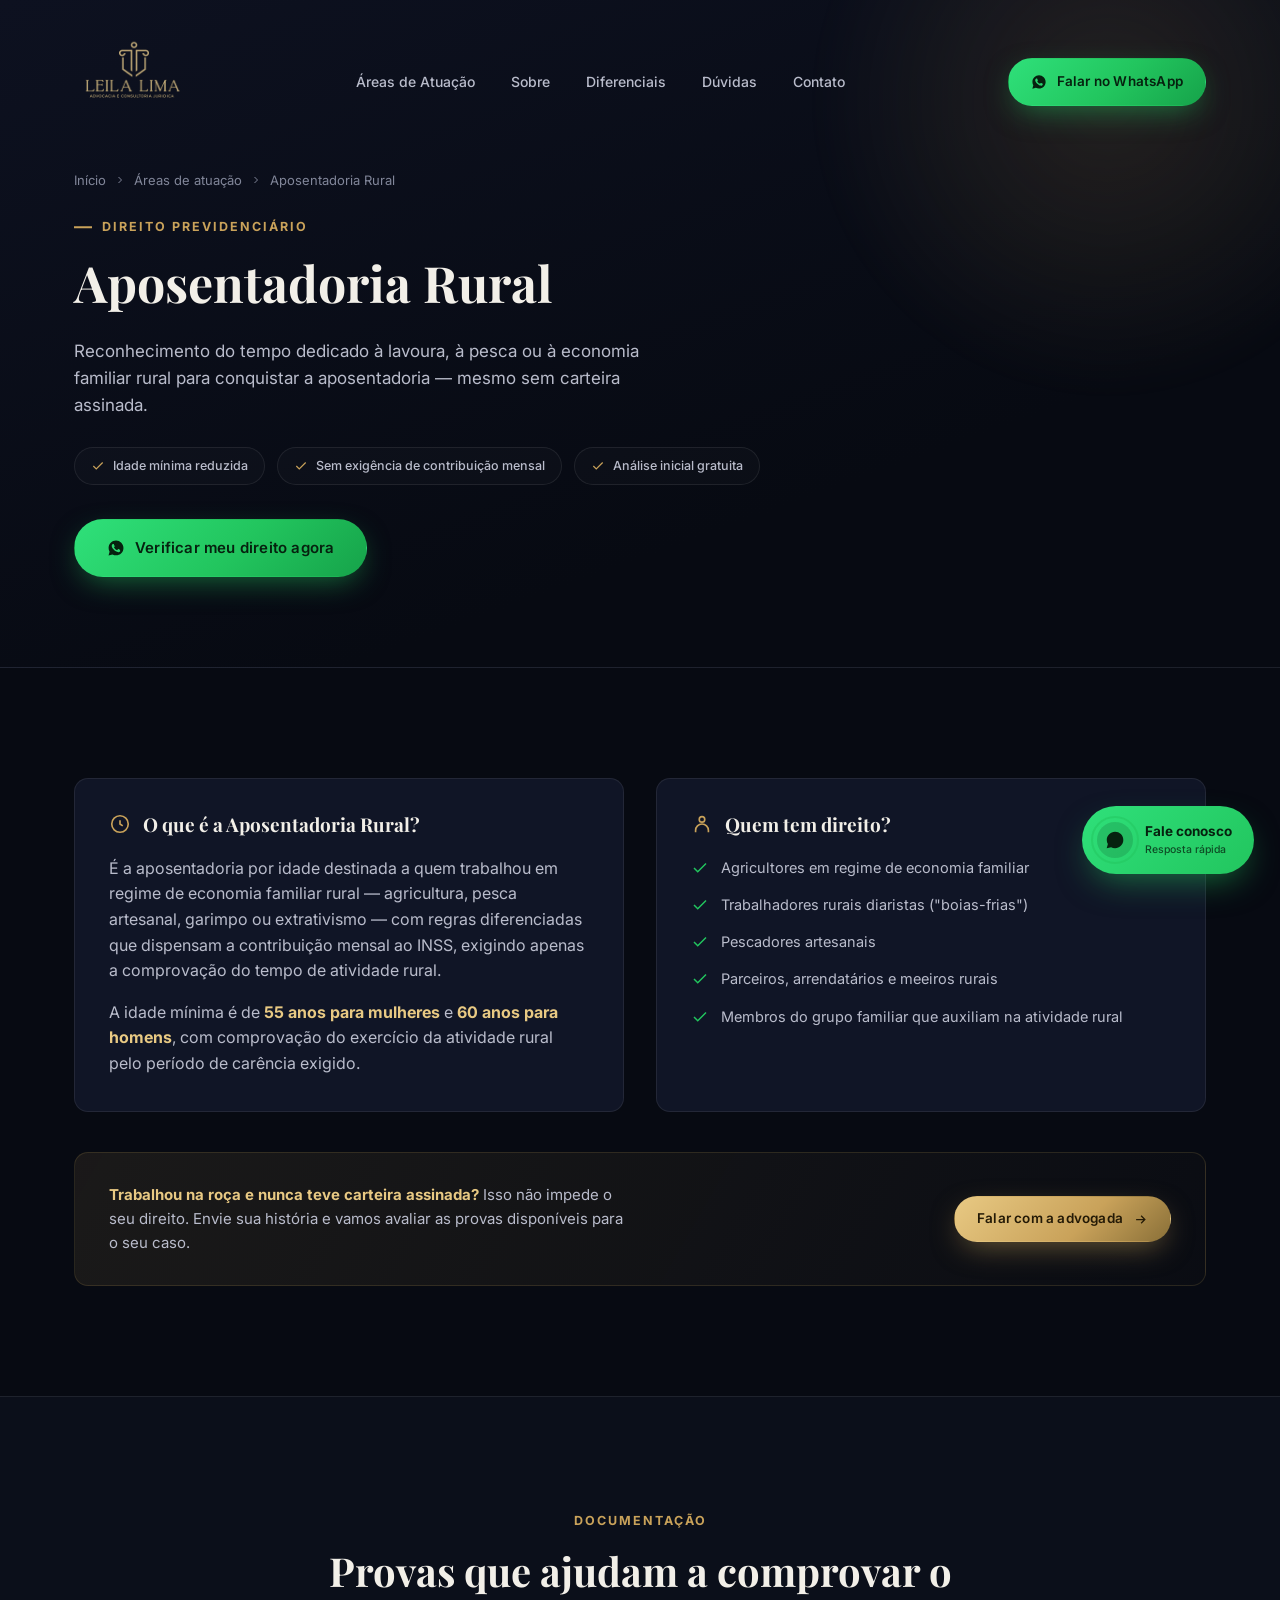
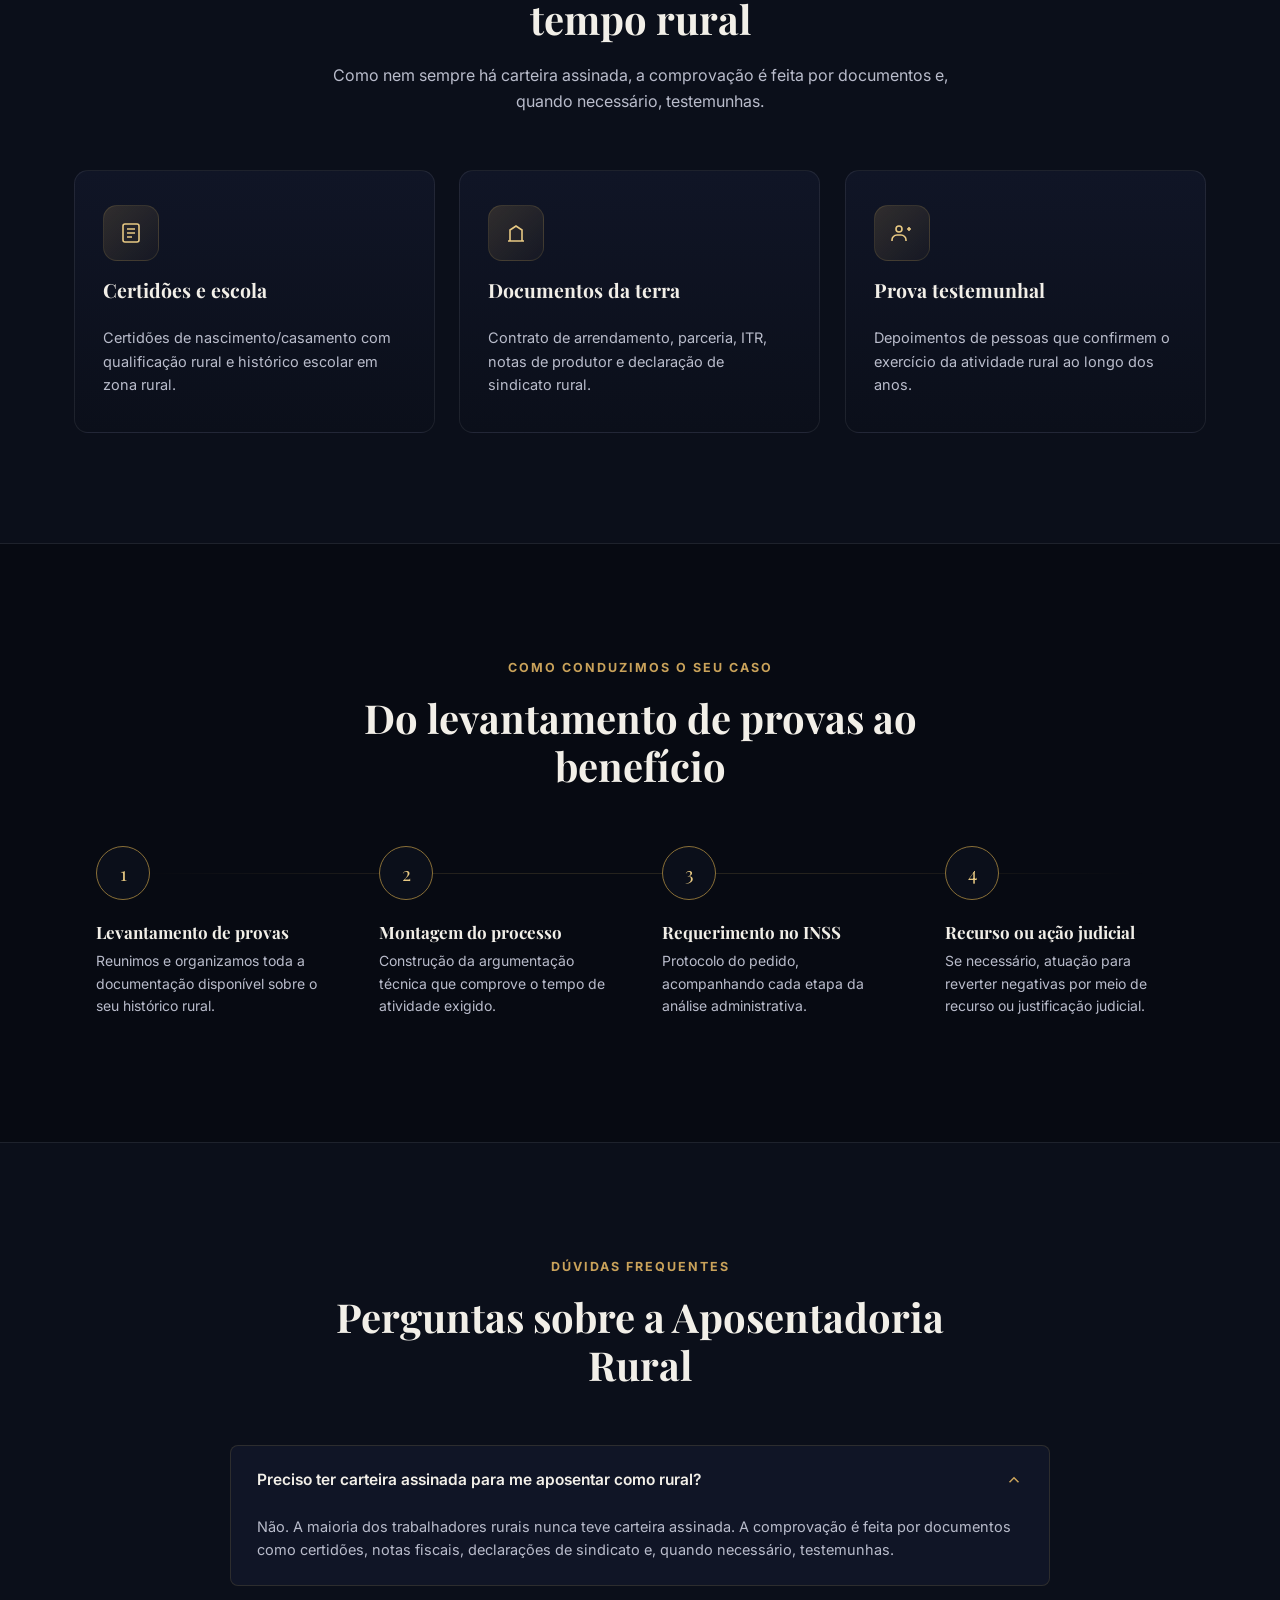
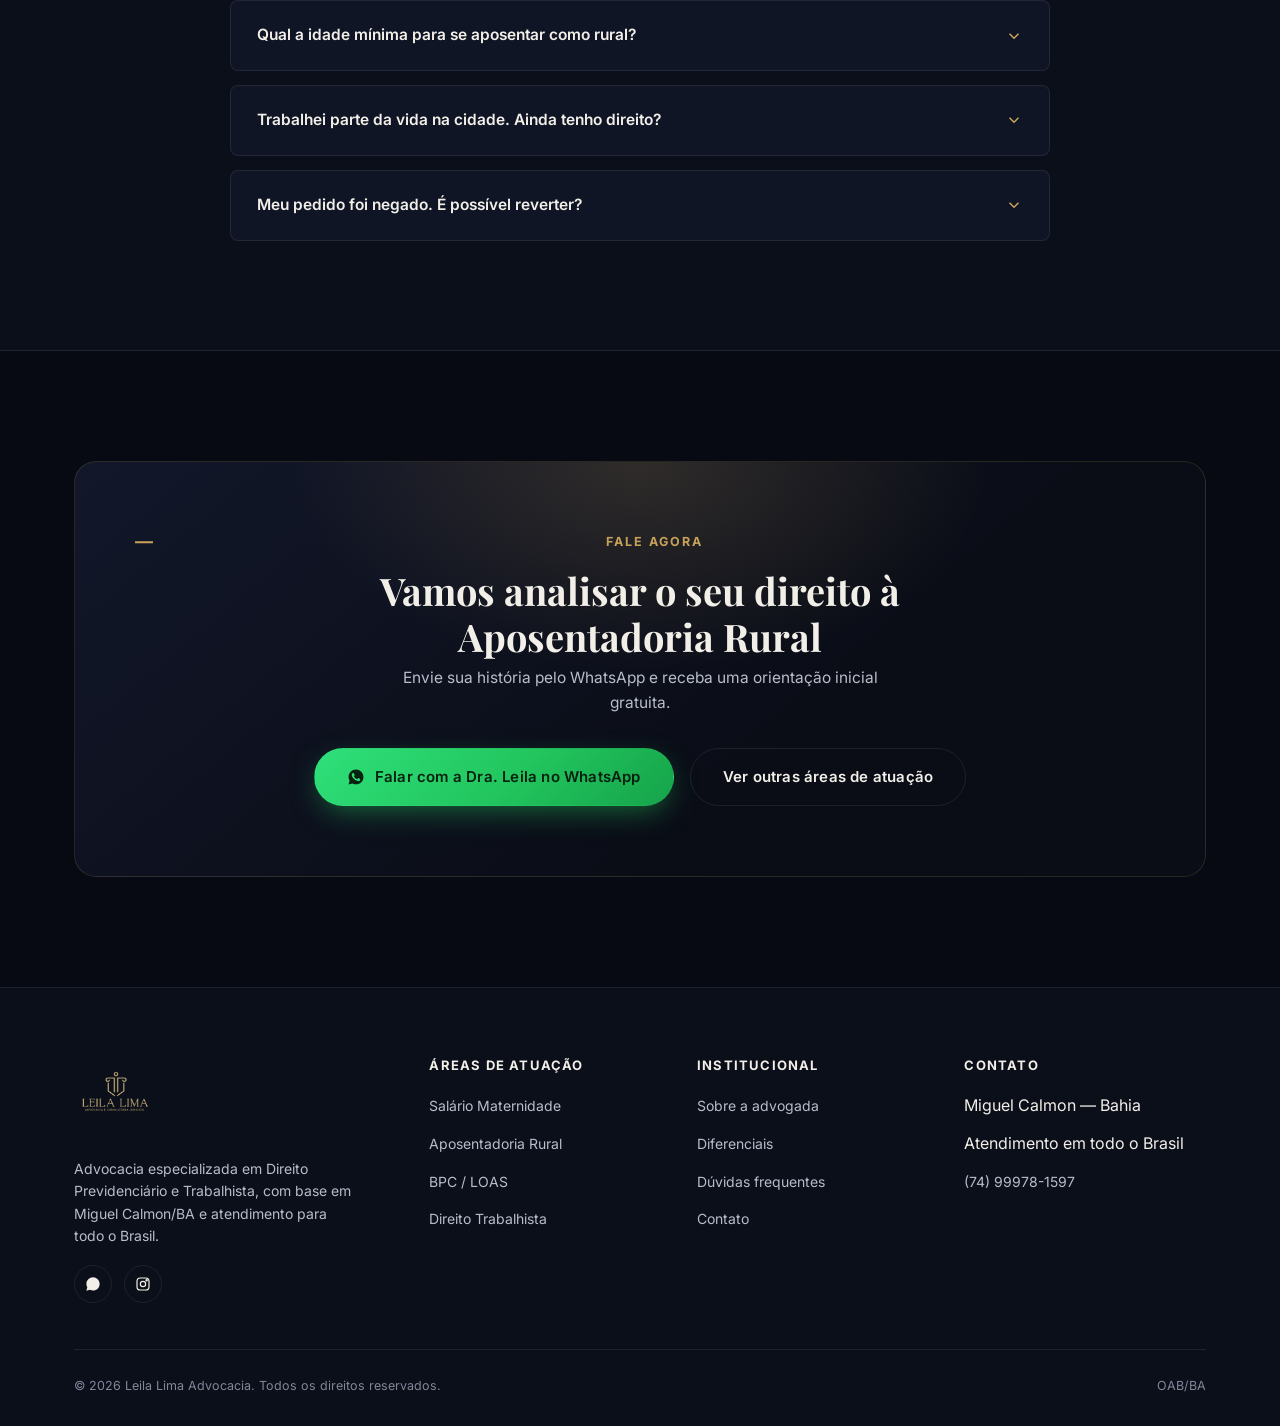
==== commit 07275ac8: "Atualiza contato, logo e imagem institucional Troca o WhatsApp para o novo número, aumenta a logo no" ====
--- a/aposentadoria-rural.html
+++ b/aposentadoria-rural.html
@@ -1,4 +1,4 @@
-<!doctype html>
+﻿<!doctype html>
 <html lang="pt-BR">
 <head>
 <meta charset="UTF-8">
@@ -27,7 +27,7 @@
       <a href="index.html#contato">Contato</a>
     </nav>
     <div class="header-actions">
-      <a href="https://wa.me/5574999188851?text=Ol%C3%A1%2C%20Dra.%20Leila%21%20Tenho%20d%C3%BAvidas%20sobre%20a%20Aposentadoria%20Rural." target="_blank" rel="noopener" class="btn btn-whatsapp btn-sm">
+      <a href="https://wa.me/5574999781597?text=Ol%C3%A1%2C%20Dra.%20Leila%21%20Tenho%20d%C3%BAvidas%20sobre%20a%20Aposentadoria%20Rural." target="_blank" rel="noopener" class="btn btn-whatsapp btn-sm">
         <svg width="16" height="16" viewBox="0 0 24 24" fill="currentColor"><path d="M12.04 2C6.58 2 2.13 6.45 2.13 11.91c0 1.75.46 3.46 1.32 4.96L2.05 22l5.25-1.38a9.9 9.9 0 0 0 4.74 1.21h.01c5.46 0 9.9-4.45 9.9-9.9 0-2.65-1.03-5.14-2.9-7.01A9.82 9.82 0 0 0 12.04 2zm5.8 14.14c-.24.68-1.4 1.32-1.93 1.4-.5.08-1.12.11-1.8-.11-.42-.13-.96-.31-1.65-.6-2.9-1.25-4.79-4.16-4.94-4.35-.14-.19-1.18-1.57-1.18-3 0-1.42.75-2.13 1.02-2.42.26-.29.57-.36.76-.36.19 0 .38 0 .55.01.18.01.41-.07.64.49.24.58.81 2 .88 2.15.07.15.12.32.02.51-.09.19-.14.31-.28.48-.14.17-.29.37-.42.5-.14.14-.28.29-.12.57.16.28.71 1.17 1.52 1.9 1.05.94 1.93 1.23 2.21 1.37.28.14.44.12.6-.07.16-.19.68-.79.87-1.06.18-.28.36-.23.6-.14.24.09 1.55.73 1.82.86.26.14.44.2.5.32.06.12.06.68-.18 1.35z"/></svg>
         Falar no WhatsApp
       </a>
@@ -66,7 +66,7 @@
       <span class="badge"><svg width="14" height="14" viewBox="0 0 24 24" fill="none" stroke="currentColor" stroke-width="2"><path d="M20 6L9 17l-5-5"/></svg> Análise inicial gratuita</span>
     </div>
     <div class="hero-cta" data-reveal="up" style="margin-top:34px;margin-bottom:0;transition-delay:.3s">
-      <a href="https://wa.me/5574999188851?text=Ol%C3%A1%2C%20Dra.%20Leila%21%20Quero%20saber%20se%20tenho%20direito%20%C3%A0%20Aposentadoria%20Rural." target="_blank" rel="noopener" class="btn btn-whatsapp">
+      <a href="https://wa.me/5574999781597?text=Ol%C3%A1%2C%20Dra.%20Leila%21%20Quero%20saber%20se%20tenho%20direito%20%C3%A0%20Aposentadoria%20Rural." target="_blank" rel="noopener" class="btn btn-whatsapp">
         <svg width="18" height="18" viewBox="0 0 24 24" fill="currentColor"><path d="M12.04 2C6.58 2 2.13 6.45 2.13 11.91c0 1.75.46 3.46 1.32 4.96L2.05 22l5.25-1.38a9.9 9.9 0 0 0 4.74 1.21h.01c5.46 0 9.9-4.45 9.9-9.9 0-2.65-1.03-5.14-2.9-7.01A9.82 9.82 0 0 0 12.04 2zm5.8 14.14c-.24.68-1.4 1.32-1.93 1.4-.5.08-1.12.11-1.8-.11-.42-.13-.96-.31-1.65-.6-2.9-1.25-4.79-4.16-4.94-4.35-.14-.19-1.18-1.57-1.18-3 0-1.42.75-2.13 1.02-2.42.26-.29.57-.36.76-.36.19 0 .38 0 .55.01.18.01.41-.07.64.49.24.58.81 2 .88 2.15.07.15.12.32.02.51-.09.19-.14.31-.28.48-.14.17-.29.37-.42.5-.14.14-.28.29-.12.57.16.28.71 1.17 1.52 1.9 1.05.94 1.93 1.23 2.21 1.37.28.14.44.12.6-.07.16-.19.68-.79.87-1.06.18-.28.36-.23.6-.14.24.09 1.55.73 1.82.86.26.14.44.2.5.32.06.12.06.68-.18 1.35z"/></svg>
         Verificar meu direito agora
       </a>
@@ -108,7 +108,7 @@
     <div class="value-callout" data-reveal="up">
       <p><strong>Trabalhou na roça e nunca teve carteira assinada?</strong> Isso não impede o seu
       direito. Envie sua história e vamos avaliar as provas disponíveis para o seu caso.</p>
-      <a href="https://wa.me/5574999188851?text=Ol%C3%A1%2C%20Dra.%20Leila%21%20Quero%20saber%20se%20tenho%20direito%20%C3%A0%20Aposentadoria%20Rural." target="_blank" rel="noopener" class="btn btn-gold btn-sm">
+      <a href="https://wa.me/5574999781597?text=Ol%C3%A1%2C%20Dra.%20Leila%21%20Quero%20saber%20se%20tenho%20direito%20%C3%A0%20Aposentadoria%20Rural." target="_blank" rel="noopener" class="btn btn-gold btn-sm">
         Falar com a advogada
         <svg width="15" height="15" viewBox="0 0 24 24" fill="none" stroke="currentColor" stroke-width="2"><path d="M5 12h14M13 6l6 6-6 6"/></svg>
       </a>
@@ -123,7 +123,7 @@
       <h2>Provas que ajudam a comprovar o tempo rural</h2>
       <p>Como nem sempre há carteira assinada, a comprovação é feita por documentos e, quando necessário, testemunhas.</p>
     </div>
-    <div class="areas-grid stagger" style="grid-template-columns:repeat(3,1fr)">
+    <div class="areas-grid areas-grid-3 stagger">
       <div class="area-card" data-reveal="up" style="cursor:default">
         <div class="area-icon"><svg width="24" height="24" viewBox="0 0 24 24" fill="none" stroke="currentColor" stroke-width="1.6"><rect x="4" y="3" width="16" height="18" rx="2"/><path d="M8 8h8M8 12h8M8 16h5"/></svg></div>
         <h3>Certidões e escola</h3>
@@ -216,7 +216,7 @@
       <h2>Vamos analisar o seu direito à Aposentadoria Rural</h2>
       <p>Envie sua história pelo WhatsApp e receba uma orientação inicial gratuita.</p>
       <div class="btn-row">
-        <a href="https://wa.me/5574999188851?text=Ol%C3%A1%2C%20Dra.%20Leila%21%20Quero%20saber%20se%20tenho%20direito%20%C3%A0%20Aposentadoria%20Rural." target="_blank" rel="noopener" class="btn btn-whatsapp">
+        <a href="https://wa.me/5574999781597?text=Ol%C3%A1%2C%20Dra.%20Leila%21%20Quero%20saber%20se%20tenho%20direito%20%C3%A0%20Aposentadoria%20Rural." target="_blank" rel="noopener" class="btn btn-whatsapp">
           <svg width="18" height="18" viewBox="0 0 24 24" fill="currentColor"><path d="M12.04 2C6.58 2 2.13 6.45 2.13 11.91c0 1.75.46 3.46 1.32 4.96L2.05 22l5.25-1.38a9.9 9.9 0 0 0 4.74 1.21h.01c5.46 0 9.9-4.45 9.9-9.9 0-2.65-1.03-5.14-2.9-7.01A9.82 9.82 0 0 0 12.04 2zm5.8 14.14c-.24.68-1.4 1.32-1.93 1.4-.5.08-1.12.11-1.8-.11-.42-.13-.96-.31-1.65-.6-2.9-1.25-4.79-4.16-4.94-4.35-.14-.19-1.18-1.57-1.18-3 0-1.42.75-2.13 1.02-2.42.26-.29.57-.36.76-.36.19 0 .38 0 .55.01.18.01.41-.07.64.49.24.58.81 2 .88 2.15.07.15.12.32.02.51-.09.19-.14.31-.28.48-.14.17-.29.37-.42.5-.14.14-.28.29-.12.57.16.28.71 1.17 1.52 1.9 1.05.94 1.93 1.23 2.21 1.37.28.14.44.12.6-.07.16-.19.68-.79.87-1.06.18-.28.36-.23.6-.14.24.09 1.55.73 1.82.86.26.14.44.2.5.32.06.12.06.68-.18 1.35z"/></svg>
           Falar com a Dra. Leila no WhatsApp
         </a>
@@ -233,10 +233,10 @@
         <a href="index.html" class="brand"><img src="assets/img/logo.png" alt="Leila Lima Advocacia e Consultoria Jurídica" class="brand-logo" onerror="this.style.display='none';this.nextElementSibling.style.display='flex'"><span class="brand-fallback" style="display:none"><span class="mark">LL</span><span>Leila Lima<small>Advocacia Especializada</small></span></span></a>
         <p>Advocacia especializada em Direito Previdenciário e Trabalhista, com base em Miguel Calmon/BA e atendimento para todo o Brasil.</p>
         <div class="footer-social">
-          <a href="https://wa.me/5574999188851" target="_blank" rel="noopener" aria-label="WhatsApp">
+          <a href="https://wa.me/5574999781597" target="_blank" rel="noopener" aria-label="WhatsApp">
             <svg width="16" height="16" viewBox="0 0 24 24" fill="currentColor"><path d="M12.04 2C6.58 2 2.13 6.45 2.13 11.91c0 1.75.46 3.46 1.32 4.96L2.05 22l5.25-1.38a9.9 9.9 0 0 0 4.74 1.21h.01c5.46 0 9.9-4.45 9.9-9.9 0-2.65-1.03-5.14-2.9-7.01A9.82 9.82 0 0 0 12.04 2z"/></svg>
           </a>
-          <a href="#" aria-label="Instagram">
+          <a href="https://www.instagram.com/leilalimaadvocacia/" target="_blank" rel="noopener" aria-label="Instagram">
             <svg width="16" height="16" viewBox="0 0 24 24" fill="none" stroke="currentColor" stroke-width="1.8"><rect x="3" y="3" width="18" height="18" rx="5"/><circle cx="12" cy="12" r="4"/><circle cx="17.5" cy="6.5" r="1"/></svg>
           </a>
         </div>
@@ -264,7 +264,7 @@
         <ul>
           <li>Miguel Calmon — Bahia</li>
           <li>Atendimento em todo o Brasil</li>
-          <li><a href="https://wa.me/5574999188851" target="_blank" rel="noopener">(74) 99918-8851</a></li>
+          <li><a href="https://wa.me/5574999781597" target="_blank" rel="noopener">(74) 99978-1597</a></li>
         </ul>
       </div>
     </div>
@@ -275,7 +275,7 @@
   </div>
 </footer>
 
-<a href="https://wa.me/5574999188851?text=Ol%C3%A1%2C%20Dra.%20Leila%21%20Tenho%20d%C3%BAvidas%20sobre%20a%20Aposentadoria%20Rural." target="_blank" rel="noopener" class="whatsapp-float">
+<a href="https://wa.me/5574999781597?text=Ol%C3%A1%2C%20Dra.%20Leila%21%20Tenho%20d%C3%BAvidas%20sobre%20a%20Aposentadoria%20Rural." target="_blank" rel="noopener" class="whatsapp-float">
   <span class="wa-icon-wrap">
     <svg width="20" height="20" viewBox="0 0 24 24" fill="#06210f"><path d="M12.04 2C6.58 2 2.13 6.45 2.13 11.91c0 1.75.46 3.46 1.32 4.96L2.05 22l5.25-1.38a9.9 9.9 0 0 0 4.74 1.21h.01c5.46 0 9.9-4.45 9.9-9.9 0-2.65-1.03-5.14-2.9-7.01A9.82 9.82 0 0 0 12.04 2z"/></svg>
   </span>
--- a/assets/css/style.css
+++ b/assets/css/style.css
@@ -179,12 +179,12 @@
   margin-top:2px;
 }
 .brand-logo{
-  height:94px;
+  height:120px;
   width:auto;
   display:block;
   transition:height .4s var(--ease);
 }
-.site-header.scrolled .brand-logo{height:70px;}
+.site-header.scrolled .brand-logo{height:90px;}
 .brand-fallback{display:flex;align-items:center;gap:12px;}
 .main-nav{display:flex;align-items:center;gap:36px;}
 .main-nav a{
@@ -646,7 +646,7 @@
   padding-bottom:46px;
   border-bottom:1px solid var(--line-soft);
 }
-.footer-brand .brand-logo{height:64px;}
+.footer-brand .brand-logo{height:84px;}
 .footer-brand p{font-size:14px;max-width:280px;margin-top:16px;}
 .footer-col h4{
   font-family:'Inter',sans-serif;
@@ -732,8 +732,8 @@
   .main-nav{display:none;}
   .nav-toggle{display:flex;}
   .header-actions .btn-outline{display:none;}
-  .brand-logo{height:62px;}
-  .site-header.scrolled .brand-logo{height:50px;}
+  .brand-logo{height:80px;}
+  .site-header.scrolled .brand-logo{height:64px;}
   .scroll-cue{display:none;}
   .hero-grid{grid-template-columns:1fr;}
   .hero-text{padding-bottom:32px;text-align:center;}
@@ -756,8 +756,8 @@
   /* header */
   .site-header{padding:14px 0;}
   .site-header.scrolled{padding:10px 0;}
-  .brand-logo{height:56px;}
-  .site-header.scrolled .brand-logo{height:46px;}
+  .brand-logo{height:72px;}
+  .site-header.scrolled .brand-logo{height:58px;}
   .header-actions .btn{padding:9px 15px;font-size:11.5px;gap:6px;}
   .header-actions .btn svg{width:13px;height:13px;}
   .nav-toggle{width:36px;height:36px;}
@@ -783,6 +783,7 @@
 
   /* page hero (subpages) */
   .page-hero{padding:130px 0 56px;}
+  .breadcrumb{font-size:11.5px;gap:6px;margin-bottom:16px;}
   .page-hero h1{font-size:25px;}
   .page-hero .lead{font-size:14px;}
   .badge{font-size:11px;padding:6px 13px;}
@@ -832,7 +833,7 @@
 
   /* footer */
   .footer-grid{grid-template-columns:1fr;gap:30px;}
-  .footer-brand .brand-logo{height:52px;}
+  .footer-brand .brand-logo{height:68px;}
   .footer-brand p{font-size:12.5px;}
   .footer-col h4{font-size:11.5px;margin-bottom:14px;}
   .footer-col a{font-size:13px;}
@@ -863,3 +864,12 @@
   border:1px solid var(--line-soft);
   display:flex;align-items:center;justify-content:center;
 }
+
+/* documentos necessários (subpáginas): grid de 3 colunas responsivo */
+.areas-grid-3{grid-template-columns:repeat(3,1fr);}
+@media (max-width:1000px){
+  .areas-grid-3{grid-template-columns:repeat(2,1fr);}
+}
+@media (max-width:640px){
+  .areas-grid-3{grid-template-columns:1fr;}
+}
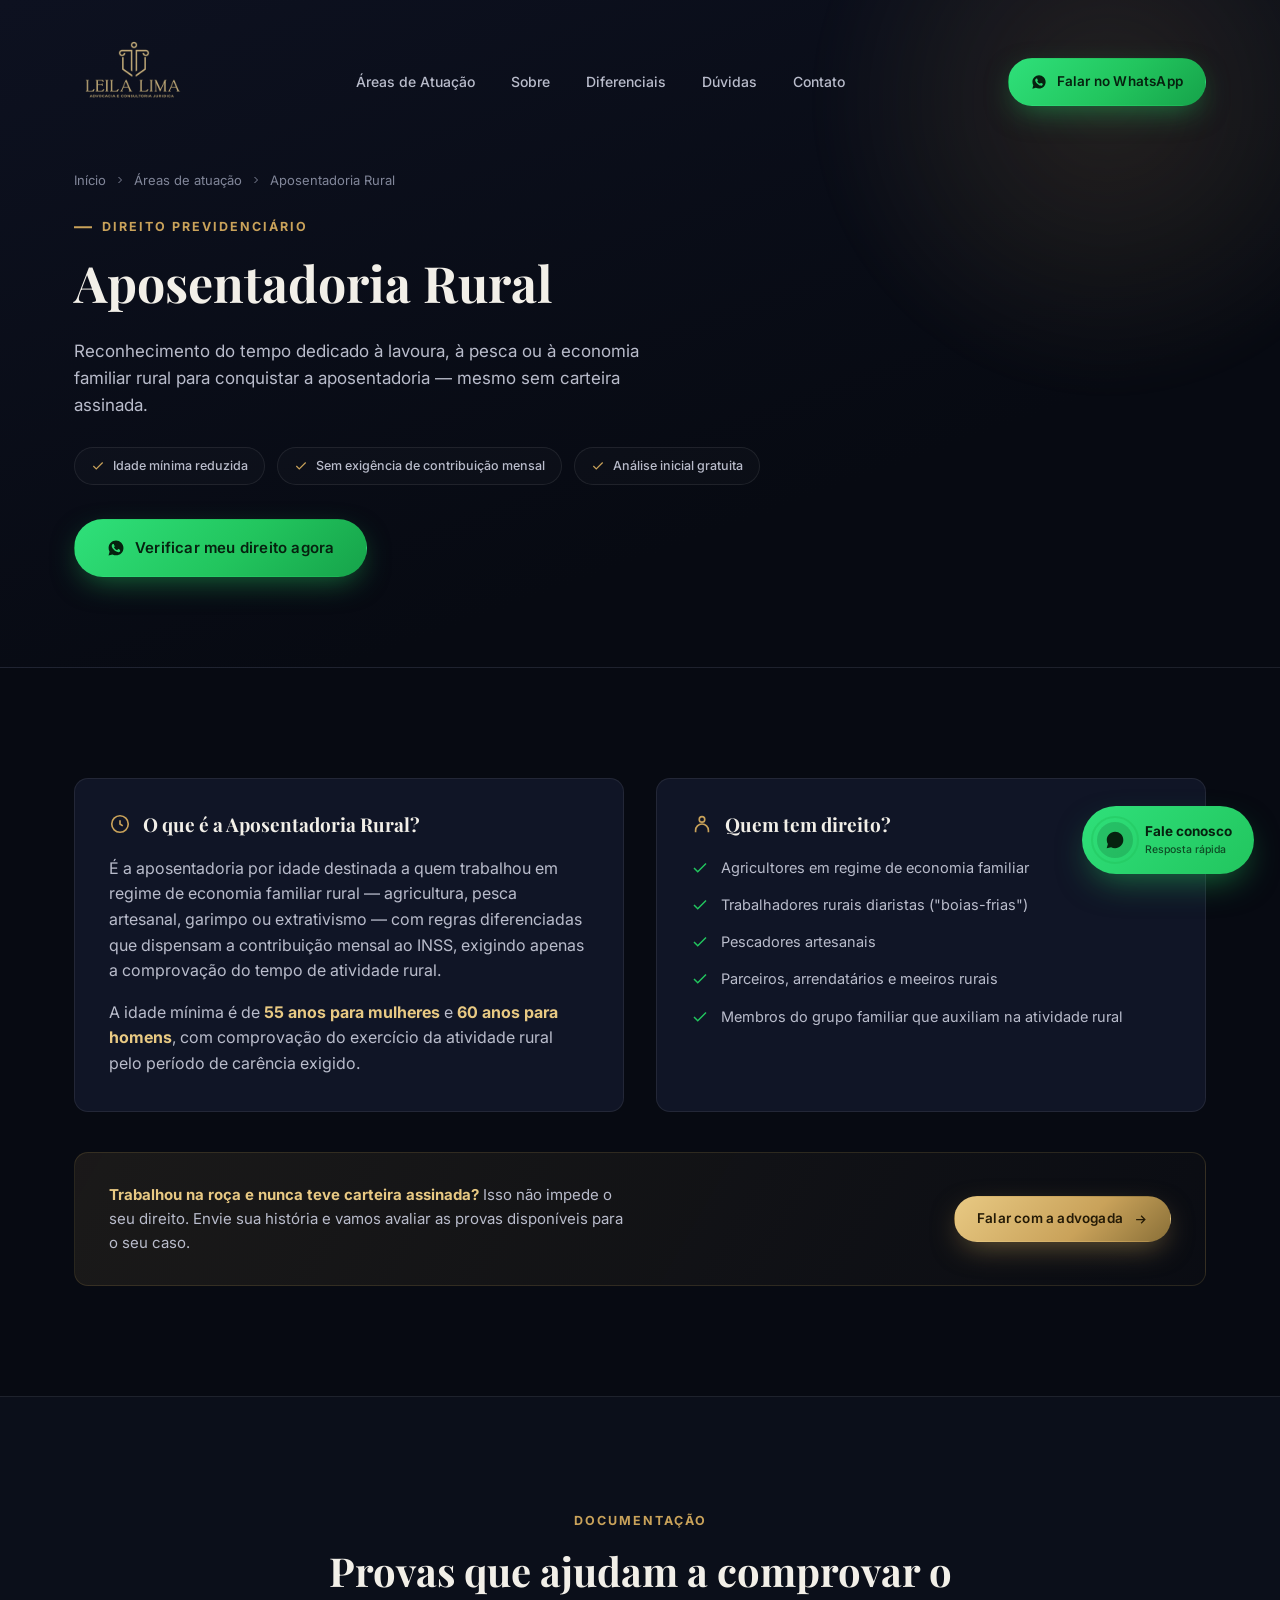
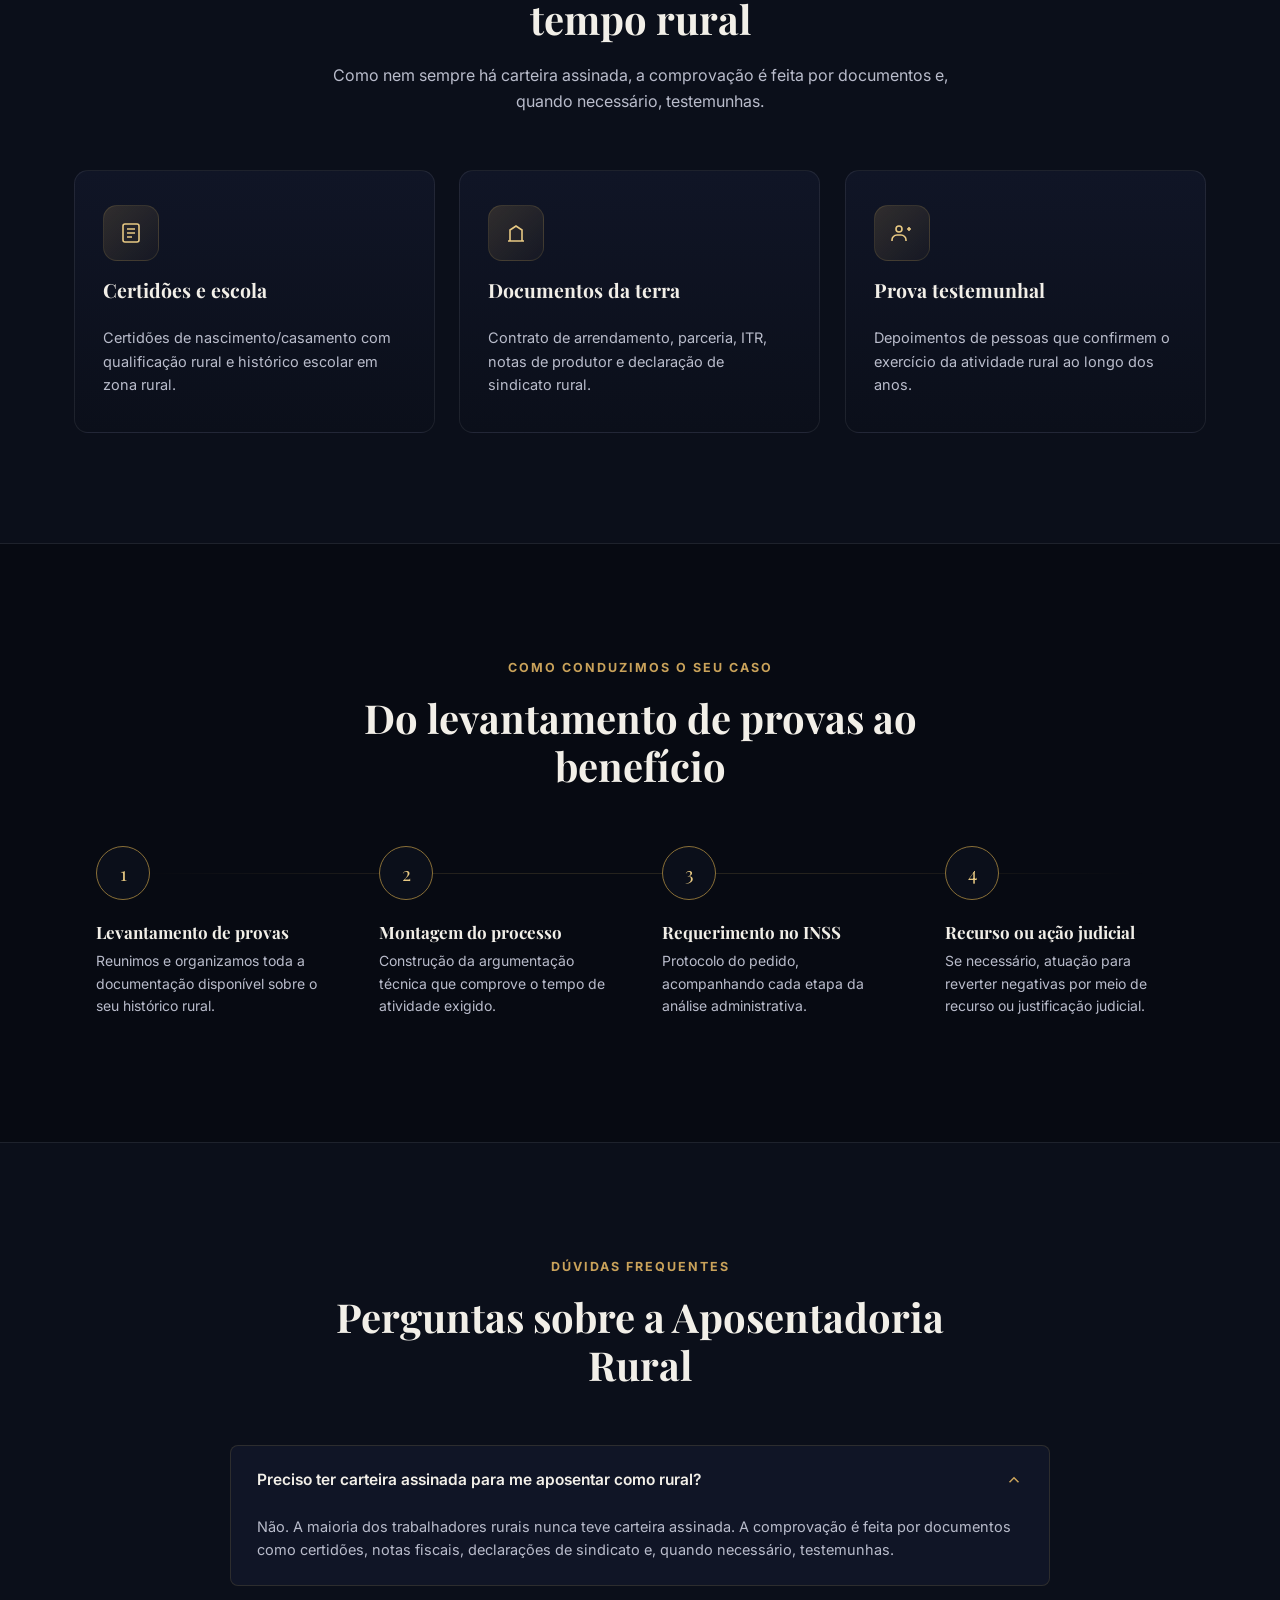
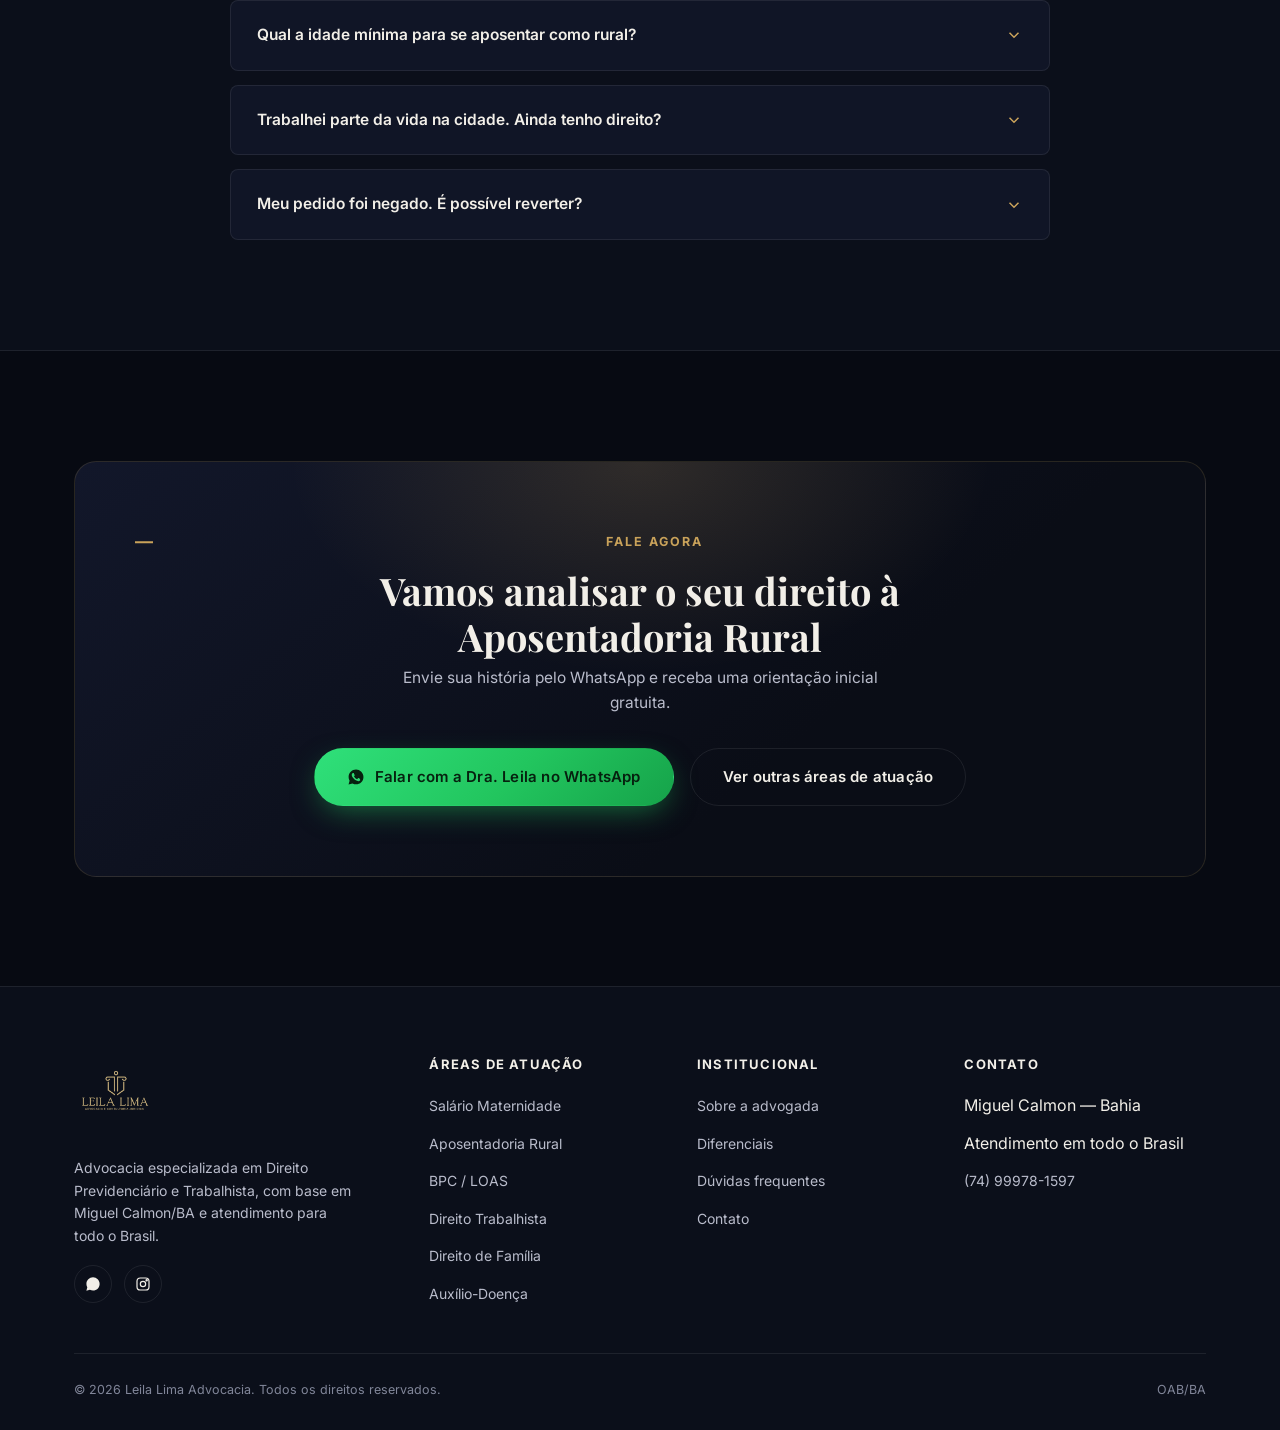
==== commit b9acfd9d: "Adiciona areas de Direito de Familia e Auxilio-Doenca, melhora responsividade mobile e otimiza asset" ====
--- a/aposentadoria-rural.html
+++ b/aposentadoria-rural.html
@@ -2,9 +2,13 @@
 <html lang="pt-BR">
 <head>
 <meta charset="UTF-8">
-<meta name="viewport" content="width=device-width, initial-scale=1.0">
+<meta name="viewport" content="width=device-width, initial-scale=1.0, viewport-fit=cover">
 <title>Aposentadoria Rural | Leila Lima Advocacia</title>
 <meta name="description" content="Entenda as regras da Aposentadoria Rural, os documentos necessários e como a Dra. Leila Lima pode ajudar você a conquistar esse direito.">
+<link rel="icon" href="assets/img/favicon.ico" sizes="any">
+<link rel="icon" type="image/png" href="assets/img/favicon-32.png" sizes="32x32">
+<link rel="icon" type="image/png" href="assets/img/favicon-16.png" sizes="16x16">
+<link rel="apple-touch-icon" href="assets/img/apple-touch-icon.png">
 <link rel="preconnect" href="https://fonts.googleapis.com">
 <link rel="stylesheet" href="assets/css/style.css">
 </head>
@@ -248,6 +252,8 @@
           <li><a href="aposentadoria-rural.html">Aposentadoria Rural</a></li>
           <li><a href="bpc-loas.html">BPC / LOAS</a></li>
           <li><a href="direito-trabalhista.html">Direito Trabalhista</a></li>
+          <li><a href="direito-familia.html">Direito de Família</a></li>
+          <li><a href="auxilio-doenca.html">Auxílio-Doença</a></li>
         </ul>
       </div>
       <div class="footer-col">
--- a/assets/css/style.css
+++ b/assets/css/style.css
@@ -26,7 +26,7 @@
 }
 
 *,*::before,*::after{box-sizing:border-box;}
-html{scroll-behavior:smooth;}
+html{scroll-behavior:smooth;-webkit-text-size-adjust:100%;text-size-adjust:100%;}
 body{
   margin:0;
   background:var(--bg-0);
@@ -36,6 +36,8 @@
   line-height:1.6;
   -webkit-font-smoothing:antialiased;
   overflow-x:hidden;
+  width:100%;
+  -webkit-tap-highlight-color:transparent;
 }
 img{max-width:100%;display:block;}
 a{color:inherit;text-decoration:none;}
@@ -133,11 +135,17 @@
   top:0;left:0;right:0;
   z-index:1000;
   padding:22px 0;
+  padding-top:max(22px, env(safe-area-inset-top));
   transition:padding .4s var(--ease), background .4s var(--ease), box-shadow .4s var(--ease), border-color .4s var(--ease);
   border-bottom:1px solid transparent;
 }
+.site-header .container{
+  padding-left:max(24px, env(safe-area-inset-left));
+  padding-right:max(24px, env(safe-area-inset-right));
+}
 .site-header.scrolled{
   padding:12px 0;
+  padding-top:max(12px, env(safe-area-inset-top));
   background:rgba(7,10,18,0.86);
   backdrop-filter:blur(14px) saturate(140%);
   -webkit-backdrop-filter:blur(14px) saturate(140%);
@@ -226,6 +234,7 @@
 .hero{
   position:relative;
   min-height:100vh;
+  min-height:100svh;
   display:flex;
   align-items:center;
   overflow:hidden;
@@ -406,7 +415,7 @@
 /* =================== AREAS DE ATUAÇÃO (botões) =================== */
 .areas-grid{
   display:grid;
-  grid-template-columns:repeat(4,1fr);
+  grid-template-columns:repeat(3,1fr);
   gap:24px;
 }
 .area-card{
@@ -674,7 +683,8 @@
 /* =================== WHATSAPP FLOAT =================== */
 .whatsapp-float{
   position:fixed;
-  right:26px;bottom:26px;
+  right:max(26px, env(safe-area-inset-right));
+  bottom:max(26px, env(safe-area-inset-bottom));
   z-index:900;
   display:flex;align-items:center;gap:12px;
   background:linear-gradient(135deg,#2fe07a,var(--wa));
@@ -743,7 +753,8 @@
   .hero-portrait img{max-width:260px;margin:0 auto;}
   .areas-grid{grid-template-columns:repeat(2,1fr);}
   .about-grid{grid-template-columns:1fr;}
-  .about-photo{max-width:420px;margin:0 auto;}
+  .about-text{order:-1;}
+  .about-photo{max-width:420px;margin:24px auto 0;}
   .diff-grid{grid-template-columns:repeat(2,1fr);}
   .steps{grid-template-columns:repeat(2,1fr);row-gap:40px;}
   .steps::before{display:none;}
@@ -752,6 +763,10 @@
 }
 @media (max-width:640px){
   .container{padding:0 16px;}
+  .site-header .container{
+    padding-left:max(16px, env(safe-area-inset-left));
+    padding-right:max(16px, env(safe-area-inset-right));
+  }
 
   /* header */
   .site-header{padding:14px 0;}
@@ -765,6 +780,10 @@
 
   /* hero */
   .hero-content{padding-top:82px;}
+  .hero-video{
+    object-fit:contain;
+    filter:drop-shadow(0 25px 45px rgba(0,0,0,.65));
+  }
   .eyebrow{font-size:10.5px;padding:6px 13px;gap:7px;letter-spacing:1.6px;}
   .hero h1{font-size:26px;}
   .hero .lead{font-size:14px;margin-bottom:24px;}
@@ -841,6 +860,25 @@
 
   .whatsapp-float span{display:none;}
   .whatsapp-float{padding:14px;}
+}
+
+/* celulares muito pequenos (largura <=400px: iPhone SE, Android compactos) */
+@media (max-width:400px){
+  .site-header .container{gap:12px;}
+  .brand-logo{height:56px;}
+  .site-header.scrolled .brand-logo{height:48px;}
+  .header-actions .btn{padding:11px;font-size:0;gap:0;}
+  .header-actions .btn svg{width:16px;height:16px;}
+
+  .hero h1{font-size:22px;}
+  .hero-stats{display:grid;grid-template-columns:1fr 1fr;gap:16px 12px;}
+  .hero-stats .stat{padding:0 0 12px;margin:0;border-right:none;border-bottom:1px solid var(--line-soft);}
+
+  .areas-grid{grid-template-columns:1fr;}
+  .diff-grid{grid-template-columns:1fr;}
+
+  .badge{font-size:10.5px;padding:6px 11px;}
+  .page-hero-badges{gap:8px;}
 }
 
 /* mobile nav panel */
@@ -859,7 +897,9 @@
 .mobile-nav a{font-family:'Playfair Display',serif;font-size:26px;color:var(--text);}
 .mobile-nav a:hover{color:var(--gold-light);}
 .mobile-nav .close-btn{
-  position:absolute;top:26px;right:26px;
+  position:absolute;
+  top:max(26px, env(safe-area-inset-top));
+  right:max(26px, env(safe-area-inset-right));
   width:44px;height:44px;border-radius:50%;
   border:1px solid var(--line-soft);
   display:flex;align-items:center;justify-content:center;
@@ -873,3 +913,35 @@
 @media (max-width:640px){
   .areas-grid-3{grid-template-columns:1fr;}
 }
+
+/* =================== VÍDEO (subpáginas) =================== */
+.video-intro{margin-bottom:56px;}
+.video-intro h3{text-align:center;margin-bottom:8px;font-size:22px;}
+.video-intro p{text-align:center;max-width:560px;margin:0 auto 28px;}
+.video-card{
+  max-width:640px;
+  margin:0 auto;
+  background:var(--bg-2);
+  border:1px solid var(--line-soft);
+  border-radius:var(--radius);
+  padding:20px;
+}
+.video-card video{
+  display:block;
+  width:100%;
+  border-radius:var(--radius-sm);
+  background:#000;
+}
+.video-card .video-caption{
+  margin:16px 0 0;
+  text-align:center;
+  font-size:14px;
+  color:var(--text-dim);
+}
+@media (max-width:640px){
+  .video-intro{margin-bottom:32px;}
+  .video-intro h3{font-size:17px;}
+  .video-intro p{font-size:13px;margin-bottom:20px;}
+  .video-card{padding:14px;}
+  .video-card .video-caption{font-size:12.5px;margin-top:12px;}
+}
